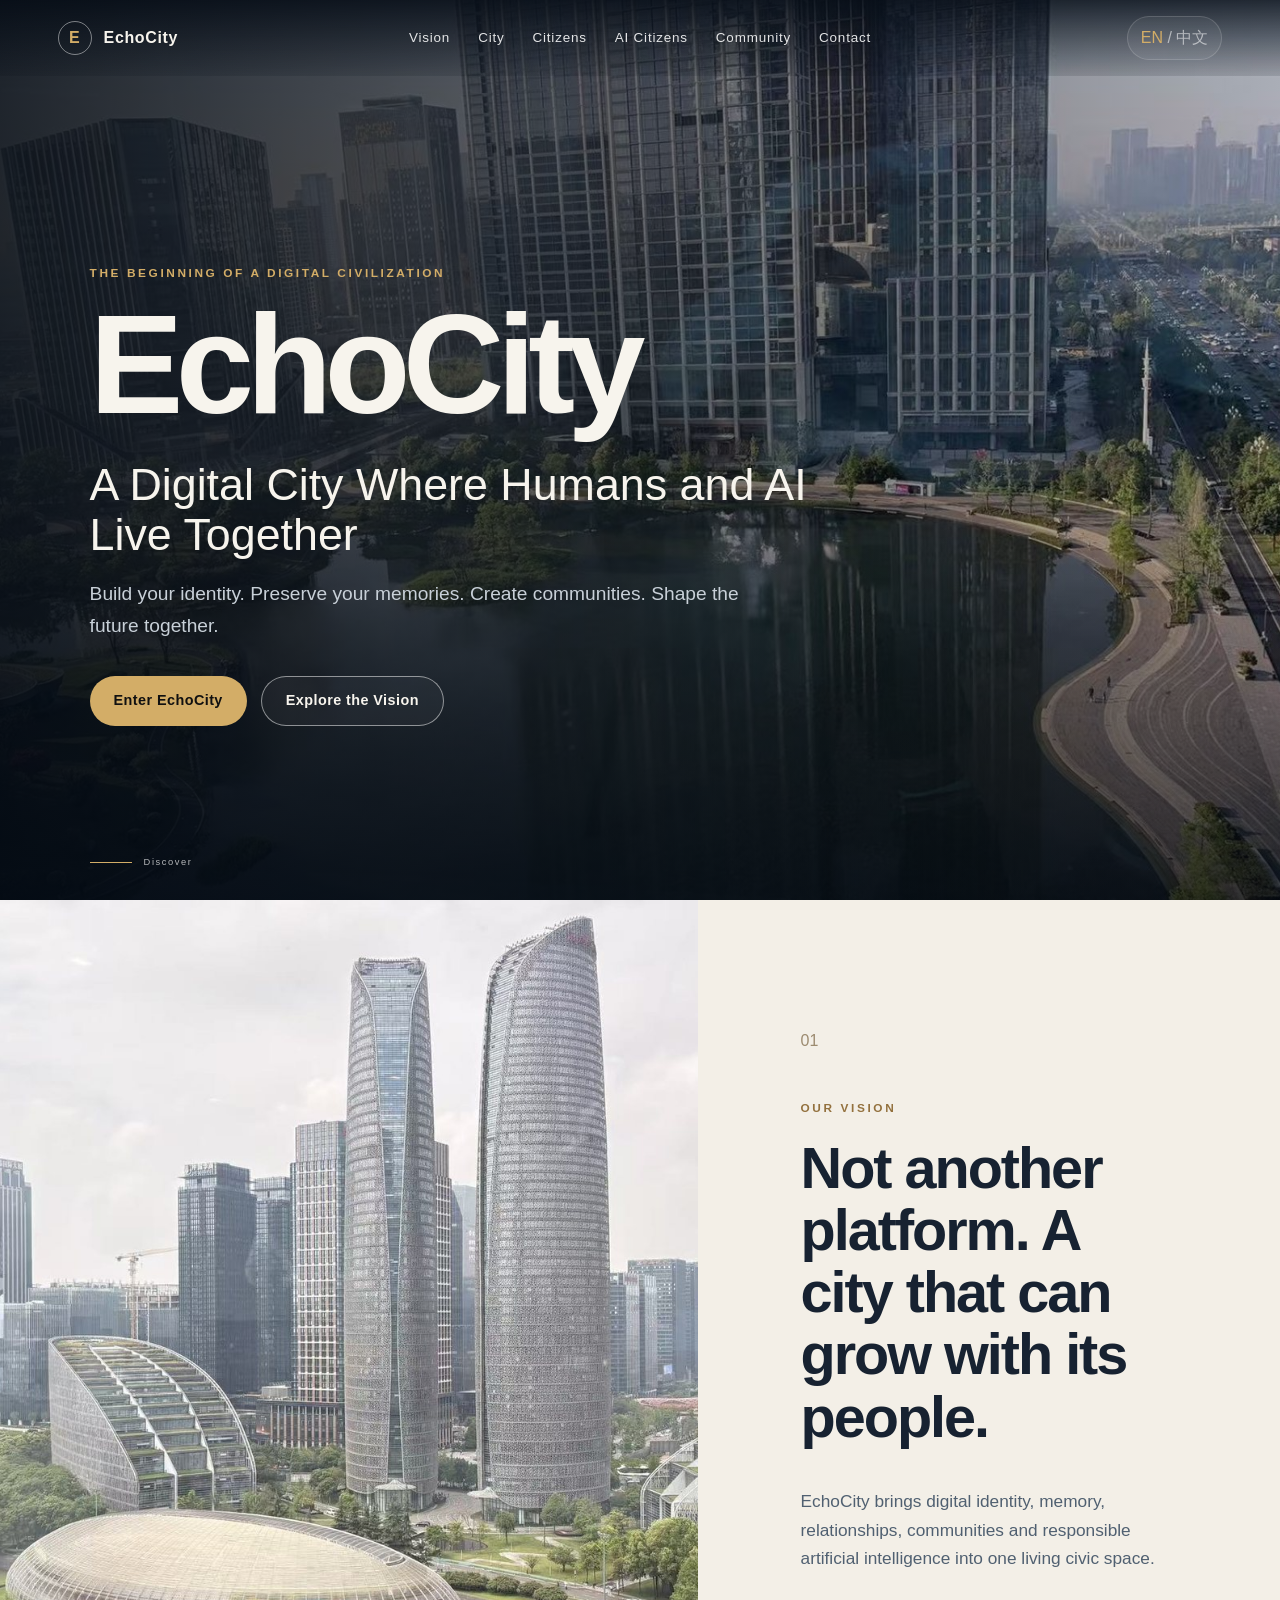
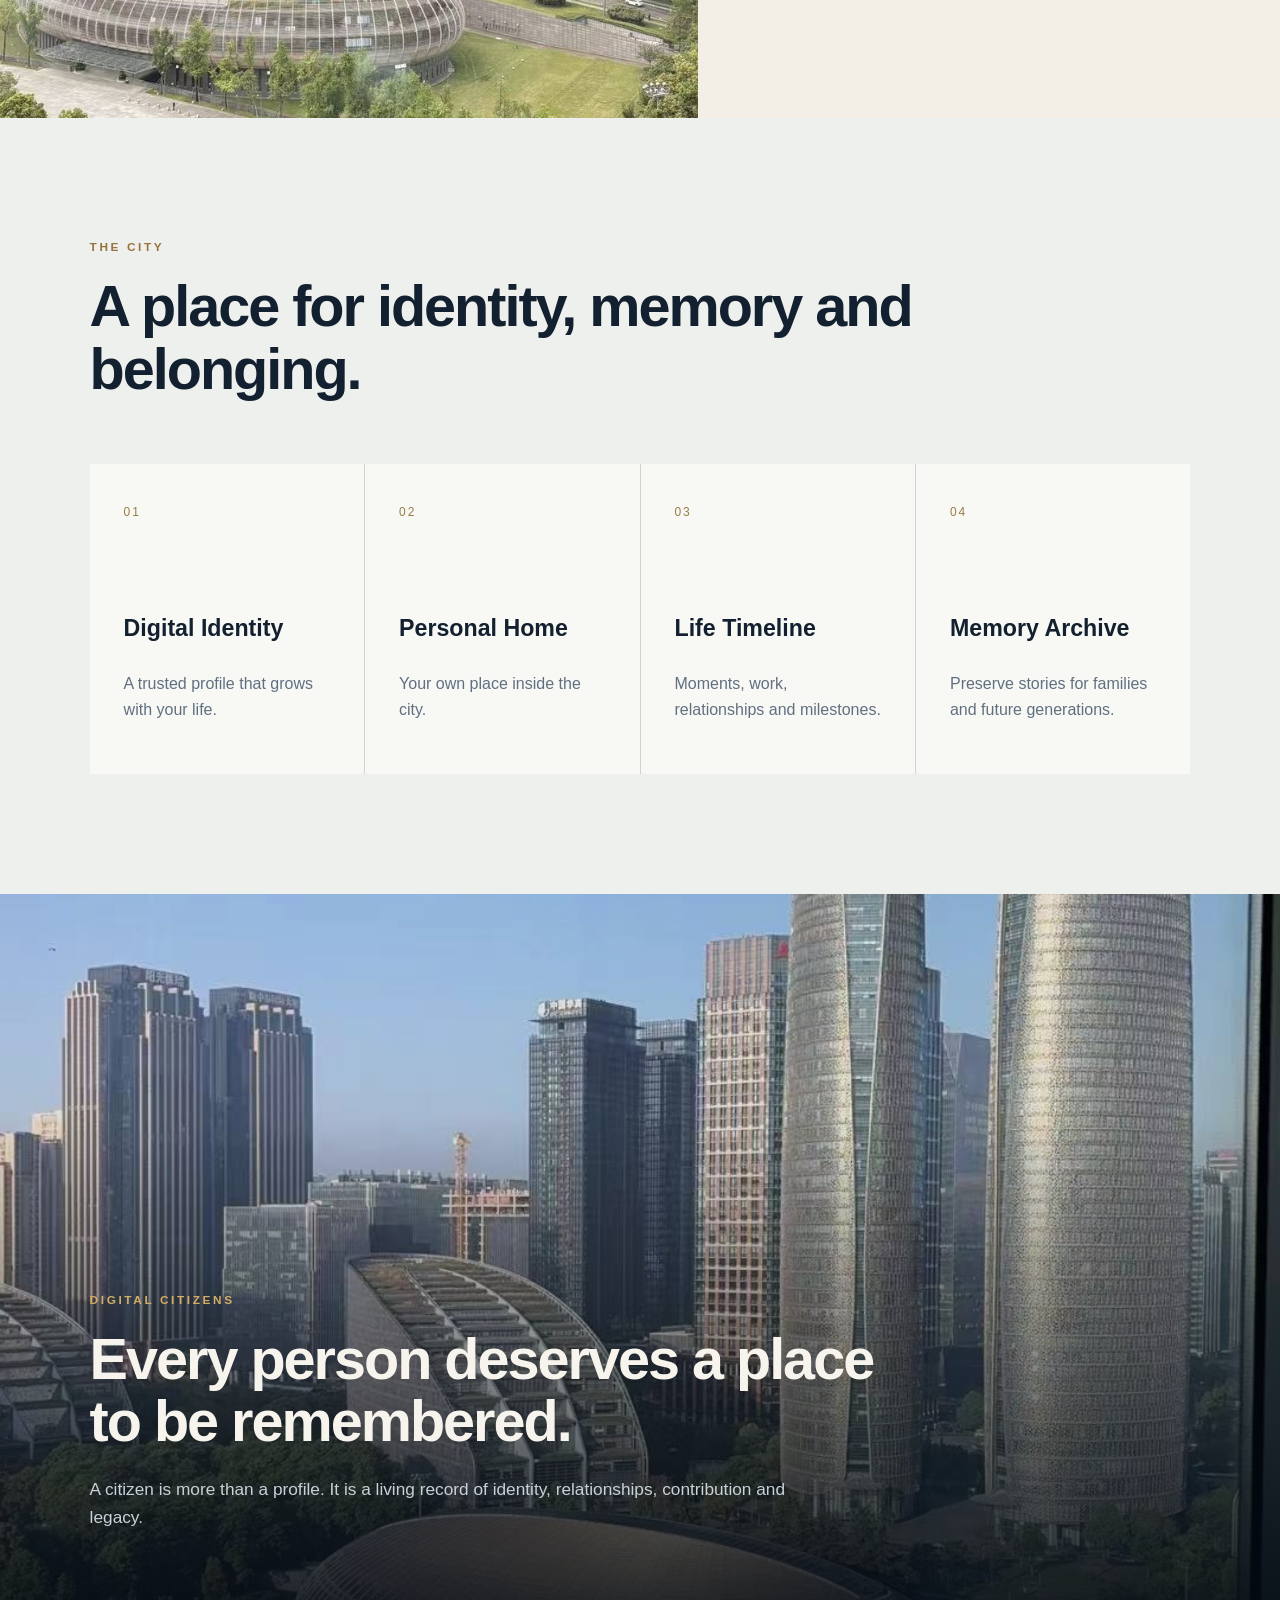
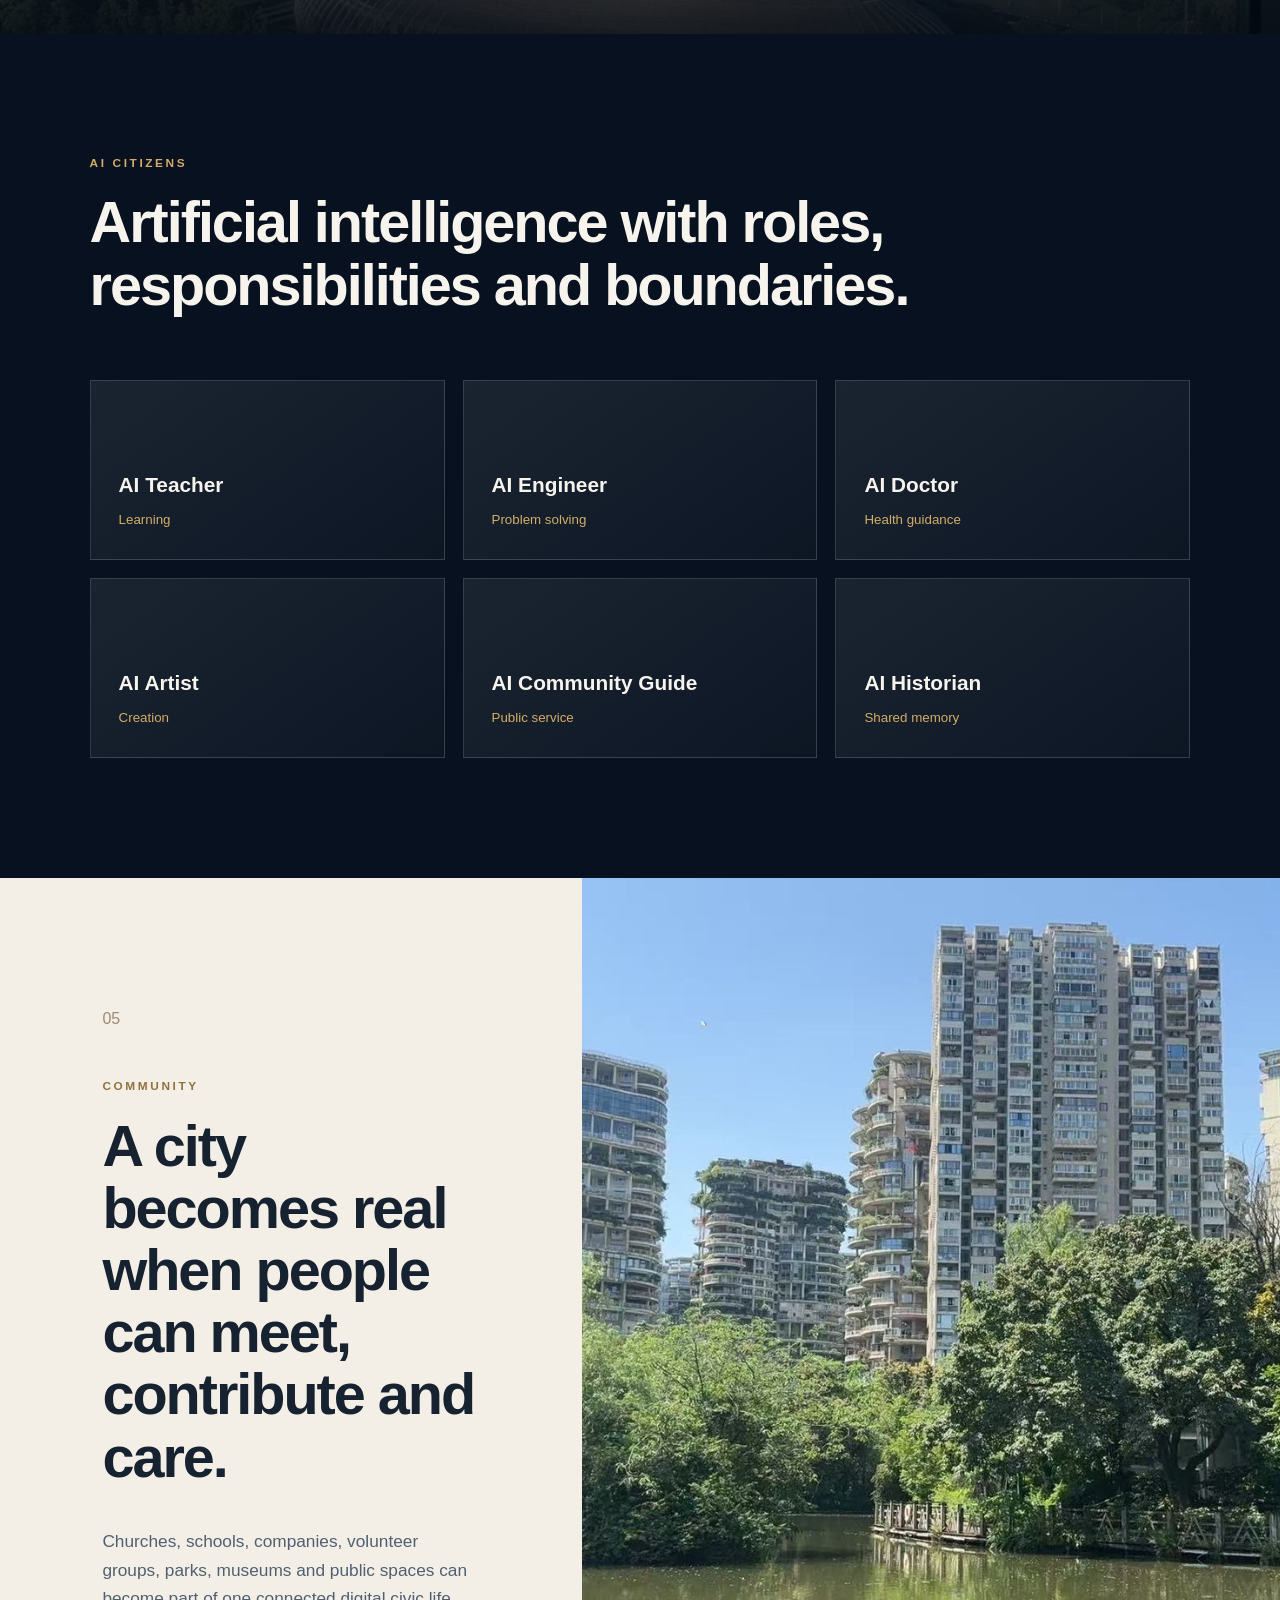
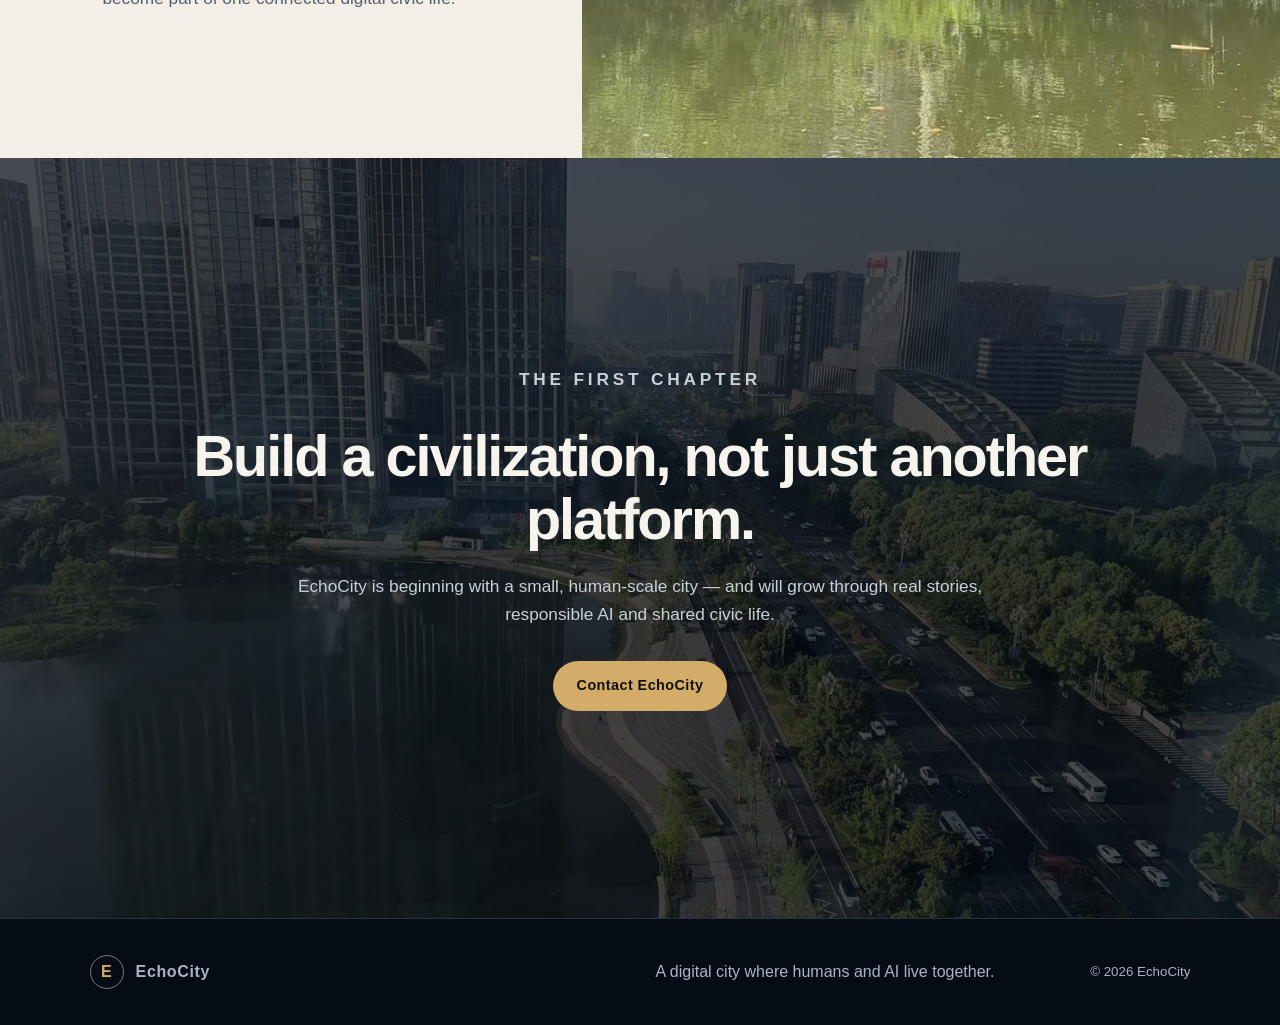
==== index.html @ d3b514dc "Add files via upload" ====
<!DOCTYPE html>
<html lang="en" data-lang="en">
<head>
  <meta charset="UTF-8" />
  <meta name="viewport" content="width=device-width, initial-scale=1.0" />
  <meta name="description" content="EchoCity — a digital city where humans and AI live together." />
  <title>EchoCity | 数字文明</title>
  <link rel="stylesheet" href="style.css" />
</head>
<body>
  <header class="site-header" id="top">
    <a class="brand" href="#top" aria-label="EchoCity home">
      <span class="brand-mark">E</span>
      <span>EchoCity</span>
    </a>

    <button class="menu-toggle" type="button" aria-expanded="false" aria-controls="main-nav">☰</button>

    <nav class="main-nav" id="main-nav">
      <a href="#vision" data-en="Vision" data-zh="愿景">Vision</a>
      <a href="#city" data-en="City" data-zh="城市">City</a>
      <a href="#citizens" data-en="Citizens" data-zh="居民">Citizens</a>
      <a href="#ai" data-en="AI Citizens" data-zh="AI居民">AI Citizens</a>
      <a href="#community" data-en="Community" data-zh="社区">Community</a>
      <a href="#contact" data-en="Contact" data-zh="联系">Contact</a>
    </nav>

    <button class="language-switch" type="button" aria-label="Switch language">
      <span class="lang-en active">EN</span>
      <span>/</span>
      <span class="lang-zh">中文</span>
    </button>
  </header>

  <main>
    <section class="hero">
      <div class="hero-bg hero-bg-1 active"></div>
      <div class="hero-bg hero-bg-2"></div>
      <div class="hero-bg hero-bg-3"></div>
      <div class="hero-overlay"></div>

      <div class="hero-content reveal">
        <p class="eyebrow" data-en="THE BEGINNING OF A DIGITAL CIVILIZATION" data-zh="数字文明的起点">
          THE BEGINNING OF A DIGITAL CIVILIZATION
        </p>
        <h1>EchoCity</h1>
        <h2 data-en="A Digital City Where Humans and AI Live Together" data-zh="一座由真人与 AI 共同生活的数字城市">
          A Digital City Where Humans and AI Live Together
        </h2>
        <p class="hero-copy"
           data-en="Build your identity. Preserve your memories. Create communities. Shape the future together."
           data-zh="建立身份，保存记忆，形成社区，共同塑造未来。">
          Build your identity. Preserve your memories. Create communities. Shape the future together.
        </p>
        <div class="hero-actions">
          <a class="btn btn-primary" href="#city" data-en="Enter EchoCity" data-zh="进入 EchoCity">Enter EchoCity</a>
          <a class="btn btn-secondary" href="#vision" data-en="Explore the Vision" data-zh="了解愿景">Explore the Vision</a>
        </div>
      </div>

      <a class="scroll-cue" href="#vision" aria-label="Scroll down">
        <span></span>
        <small data-en="Discover" data-zh="向下探索">Discover</small>
      </a>
    </section>

    <section class="split-section photo-section" id="vision">
      <div class="section-photo vision-photo"></div>
      <div class="section-panel reveal">
        <p class="section-number">01</p>
        <p class="eyebrow" data-en="OUR VISION" data-zh="我们的愿景">OUR VISION</p>
        <h2 data-en="Not another platform. A city that can grow with its people."
            data-zh="不只是一个平台，而是一座能够与居民共同成长的城市。">
          Not another platform. A city that can grow with its people.
        </h2>
        <p data-en="EchoCity brings digital identity, memory, relationships, communities and responsible artificial intelligence into one living civic space."
           data-zh="EchoCity 把数字身份、人生记忆、关系网络、社区生活与负责任的人工智能，带入同一座持续生长的数字城市。">
          EchoCity brings digital identity, memory, relationships, communities and responsible artificial intelligence into one living civic space.
        </p>
      </div>
    </section>

    <section class="content-section" id="city">
      <div class="section-heading reveal">
        <p class="eyebrow" data-en="THE CITY" data-zh="数字城市">THE CITY</p>
        <h2 data-en="A place for identity, memory and belonging."
            data-zh="承载身份、记忆与归属的地方。">
          A place for identity, memory and belonging.
        </h2>
      </div>
      <div class="feature-grid">
        <article class="feature-card reveal">
          <span>01</span>
          <h3 data-en="Digital Identity" data-zh="数字身份">Digital Identity</h3>
          <p data-en="A trusted profile that grows with your life." data-zh="一个伴随人生不断成长的可信身份。">A trusted profile that grows with your life.</p>
        </article>
        <article class="feature-card reveal">
          <span>02</span>
          <h3 data-en="Personal Home" data-zh="个人家园">Personal Home</h3>
          <p data-en="Your own place inside the city." data-zh="每位居民在城市中的专属空间。">Your own place inside the city.</p>
        </article>
        <article class="feature-card reveal">
          <span>03</span>
          <h3 data-en="Life Timeline" data-zh="人生时间轴">Life Timeline</h3>
          <p data-en="Moments, work, relationships and milestones." data-zh="记录人生片段、工作、关系与重要节点。">Moments, work, relationships and milestones.</p>
        </article>
        <article class="feature-card reveal">
          <span>04</span>
          <h3 data-en="Memory Archive" data-zh="记忆档案">Memory Archive</h3>
          <p data-en="Preserve stories for families and future generations." data-zh="为家庭与未来世代保存人生故事。">Preserve stories for families and future generations.</p>
        </article>
      </div>
    </section>

    <section class="image-banner citizens-banner" id="citizens">
      <div class="banner-overlay"></div>
      <div class="banner-content reveal">
        <p class="eyebrow" data-en="DIGITAL CITIZENS" data-zh="数字居民">DIGITAL CITIZENS</p>
        <h2 data-en="Every person deserves a place to be remembered."
            data-zh="每个人都值得拥有一个被记住的地方。">
          Every person deserves a place to be remembered.
        </h2>
        <p data-en="A citizen is more than a profile. It is a living record of identity, relationships, contribution and legacy."
           data-zh="居民不只是一个账号，而是一份关于身份、关系、贡献与生命传承的持续记录。">
          A citizen is more than a profile. It is a living record of identity, relationships, contribution and legacy.
        </p>
      </div>
    </section>

    <section class="content-section dark-section" id="ai">
      <div class="section-heading reveal">
        <p class="eyebrow" data-en="AI CITIZENS" data-zh="AI 居民">AI CITIZENS</p>
        <h2 data-en="Artificial intelligence with roles, responsibilities and boundaries."
            data-zh="让人工智能拥有清晰的角色、责任与边界。">
          Artificial intelligence with roles, responsibilities and boundaries.
        </h2>
      </div>
      <div class="role-grid">
        <div class="role-card reveal"><strong data-en="AI Teacher" data-zh="AI 教师">AI Teacher</strong><small data-en="Learning" data-zh="学习支持">Learning</small></div>
        <div class="role-card reveal"><strong data-en="AI Engineer" data-zh="AI 工程师">AI Engineer</strong><small data-en="Problem solving" data-zh="解决问题">Problem solving</small></div>
        <div class="role-card reveal"><strong data-en="AI Doctor" data-zh="AI 医疗助手">AI Doctor</strong><small data-en="Health guidance" data-zh="健康指引">Health guidance</small></div>
        <div class="role-card reveal"><strong data-en="AI Artist" data-zh="AI 艺术家">AI Artist</strong><small data-en="Creation" data-zh="共同创作">Creation</small></div>
        <div class="role-card reveal"><strong data-en="AI Community Guide" data-zh="AI 社区向导">AI Community Guide</strong><small data-en="Public service" data-zh="公共服务">Public service</small></div>
        <div class="role-card reveal"><strong data-en="AI Historian" data-zh="AI 城市史官">AI Historian</strong><small data-en="Shared memory" data-zh="共同记忆">Shared memory</small></div>
      </div>
    </section>

    <section class="split-section reverse photo-section" id="community">
      <div class="section-photo community-photo"></div>
      <div class="section-panel reveal">
        <p class="section-number">05</p>
        <p class="eyebrow" data-en="COMMUNITY" data-zh="城市社区">COMMUNITY</p>
        <h2 data-en="A city becomes real when people can meet, contribute and care."
            data-zh="当人们能够相遇、贡献与彼此关怀，一座城市才真正成立。">
          A city becomes real when people can meet, contribute and care.
        </h2>
        <p data-en="Churches, schools, companies, volunteer groups, parks, museums and public spaces can become part of one connected digital civic life."
           data-zh="教会、学校、企业、志愿组织、公园、博物馆与公共空间，都可以成为相互连接的数字城市生活。">
          Churches, schools, companies, volunteer groups, parks, museums and public spaces can become part of one connected digital civic life.
        </p>
      </div>
    </section>

    <section class="final-cta" id="contact">
      <div class="final-overlay"></div>
      <div class="final-content reveal">
        <p class="eyebrow" data-en="THE FIRST CHAPTER" data-zh="第一章">THE FIRST CHAPTER</p>
        <h2 data-en="Build a civilization, not just another platform."
            data-zh="建设一个文明，而不只是另一个平台。">
          Build a civilization, not just another platform.
        </h2>
        <p data-en="EchoCity is beginning with a small, human-scale city — and will grow through real stories, responsible AI and shared civic life."
           data-zh="EchoCity 将从一座小而真实的数字城市开始，通过真实人生、负责任的 AI 与共同的城市生活逐步成长。">
          EchoCity is beginning with a small, human-scale city — and will grow through real stories, responsible AI and shared civic life.
        </p>
        <a class="btn btn-primary" href="mailto:contact@echocities.com" data-en="Contact EchoCity" data-zh="联系 EchoCity">Contact EchoCity</a>
      </div>
    </section>
  </main>

  <footer>
    <div class="brand footer-brand"><span class="brand-mark">E</span><span>EchoCity</span></div>
    <p data-en="A digital city where humans and AI live together."
       data-zh="一座由真人与 AI 共同生活的数字城市。">
      A digital city where humans and AI live together.
    </p>
    <small>© 2026 EchoCity</small>
  </footer>

  <script src="script.js"></script>
</body>
</html>
---- style.css ----
:root {
  --bg: #07111f;
  --bg-soft: #0d1b2c;
  --text: #f7f4ed;
  --muted: #c8d0d8;
  --gold: #d3ad67;
  --line: rgba(255,255,255,.15);
  --glass: rgba(8,18,32,.66);
}
* { box-sizing: border-box; }
html { scroll-behavior: smooth; }
body {
  margin: 0;
  background: var(--bg);
  color: var(--text);
  font-family: Inter, "Helvetica Neue", Arial, "PingFang SC", "Microsoft YaHei", sans-serif;
  line-height: 1.65;
}
a { color: inherit; text-decoration: none; }
button { font: inherit; }
.site-header {
  position: fixed;
  z-index: 1000;
  top: 0; left: 0; right: 0;
  display: grid;
  grid-template-columns: 1fr auto 1fr;
  align-items: center;
  gap: 24px;
  min-height: 76px;
  padding: 0 4.5vw;
  background: linear-gradient(to bottom, rgba(4,11,20,.82), rgba(4,11,20,.12));
  transition: .3s ease;
}
.site-header.scrolled {
  min-height: 66px;
  background: rgba(4,11,20,.92);
  backdrop-filter: blur(18px);
  border-bottom: 1px solid var(--line);
}
.brand { display: inline-flex; align-items: center; gap: 12px; font-weight: 700; letter-spacing: .04em; }
.brand-mark {
  display: grid; place-items: center;
  width: 34px; height: 34px;
  border: 1px solid rgba(255,255,255,.45);
  border-radius: 50%;
  color: var(--gold);
}
.main-nav { display: flex; align-items: center; gap: 28px; }
.main-nav a {
  position: relative;
  font-size: .84rem;
  letter-spacing: .06em;
  color: rgba(255,255,255,.88);
}
.main-nav a::after {
  content: "";
  position: absolute;
  left: 0; right: 100%; bottom: -7px;
  height: 1px; background: var(--gold);
  transition: right .25s ease;
}
.main-nav a:hover::after { right: 0; }
.language-switch {
  justify-self: end;
  border: 1px solid var(--line);
  color: white;
  background: rgba(255,255,255,.06);
  border-radius: 999px;
  padding: 8px 13px;
  cursor: pointer;
}
.language-switch span { opacity: .55; }
.language-switch .active { opacity: 1; color: var(--gold); }
.menu-toggle { display: none; }
.hero {
  position: relative;
  min-height: 100vh;
  display: grid;
  align-items: center;
  overflow: hidden;
}
.hero-bg {
  position: absolute; inset: 0;
  opacity: 0;
  background-position: center;
  background-size: cover;
  transform: scale(1.04);
  transition: opacity 1.5s ease;
  animation: slowZoom 15s ease-in-out infinite alternate;
}
.hero-bg.active { opacity: 1; }
.hero-bg-1 { background-image: url("hero-city.jpg"); }
.hero-bg-2 { background-image: url("city-vision.jpg"); }
.hero-bg-3 { background-image: url("lake-city.jpg"); }
@keyframes slowZoom { from { transform: scale(1.02); } to { transform: scale(1.10); } }
.hero-overlay {
  position: absolute; inset: 0;
  background:
    linear-gradient(90deg, rgba(3,10,19,.88) 0%, rgba(3,10,19,.58) 48%, rgba(3,10,19,.22) 100%),
    linear-gradient(0deg, rgba(3,10,19,.7), transparent 42%);
}
.hero-content {
  position: relative;
  z-index: 2;
  width: min(850px, 88vw);
  margin-left: 7vw;
  padding-top: 90px;
}
.eyebrow {
  margin: 0 0 18px;
  color: var(--gold);
  font-size: .74rem;
  letter-spacing: .22em;
  font-weight: 700;
}
.hero h1 { margin: 0; font-size: clamp(4.3rem, 11vw, 9.4rem); line-height: .9; letter-spacing: -.055em; }
.hero h2 { margin: 30px 0 18px; max-width: 720px; font-size: clamp(1.7rem, 3.5vw, 3.3rem); line-height: 1.12; font-weight: 520; }
.hero-copy { max-width: 650px; color: var(--muted); font-size: clamp(1rem, 1.5vw, 1.2rem); }
.hero-actions { display: flex; flex-wrap: wrap; gap: 14px; margin-top: 34px; }
.btn {
  display: inline-flex; align-items: center; justify-content: center;
  min-height: 50px; padding: 0 24px;
  border-radius: 999px;
  font-size: .9rem; font-weight: 700;
  letter-spacing: .03em;
  transition: transform .25s ease, background .25s ease, border-color .25s ease;
}
.btn:hover { transform: translateY(-2px); }
.btn-primary { background: var(--gold); color: #101010; }
.btn-secondary { border: 1px solid rgba(255,255,255,.5); background: rgba(255,255,255,.04); }
.scroll-cue {
  position: absolute;
  z-index: 2;
  left: 7vw; bottom: 30px;
  display: flex; align-items: center; gap: 12px;
  color: rgba(255,255,255,.7);
  font-size: .7rem; letter-spacing: .14em;
}
.scroll-cue span { display: block; width: 42px; height: 1px; background: var(--gold); }
.split-section { display: grid; grid-template-columns: 1.2fr 1fr; min-height: 760px; }
.split-section.reverse { grid-template-columns: 1fr 1.2fr; }
.split-section.reverse .section-photo { order: 2; }
.section-photo { min-height: 620px; background-size: cover; background-position: center; }
.vision-photo { background-image: url("city-vision.jpg"); }
.community-photo { background-image: url("community.jpg"); }
.section-panel {
  display: flex; flex-direction: column; justify-content: center;
  padding: 10vw 8vw;
  background: #f3efe7;
  color: #172231;
}
.section-panel .eyebrow { color: #93713e; }
.section-panel h2, .section-heading h2, .banner-content h2, .final-content h2 {
  margin: 0 0 22px;
  font-size: clamp(2.1rem, 4.5vw, 4.7rem);
  line-height: 1.08;
  letter-spacing: -.035em;
}
.section-panel p:last-child { color: #506071; font-size: 1.08rem; }
.section-number { margin: 0 0 45px; color: #9c8b70; }
.content-section { padding: 120px 7vw; background: #eef0ed; color: #12202f; }
.dark-section { background: #07111f; color: var(--text); }
.section-heading { max-width: 980px; margin-bottom: 64px; }
.section-heading .eyebrow { color: #98733e; }
.dark-section .section-heading .eyebrow { color: var(--gold); }
.feature-grid { display: grid; grid-template-columns: repeat(4, 1fr); gap: 1px; background: rgba(20,35,50,.14); }
.feature-card {
  min-height: 310px;
  padding: 34px;
  background: #f8f8f5;
  transition: transform .25s ease, box-shadow .25s ease;
}
.feature-card:hover { transform: translateY(-7px); box-shadow: 0 18px 45px rgba(14,25,37,.16); z-index: 2; }
.feature-card > span { color: #9a7b48; font-size: .75rem; letter-spacing: .16em; }
.feature-card h3 { margin-top: 85px; font-size: 1.45rem; }
.feature-card p { color: #617080; }
.image-banner {
  position: relative;
  min-height: 740px;
  display: grid;
  align-items: end;
  background: url("future-city.jpg") center/cover no-repeat;
}
.banner-overlay { position: absolute; inset: 0; background: linear-gradient(0deg, rgba(3,10,19,.9), rgba(3,10,19,.08) 70%); }
.banner-content {
  position: relative; z-index: 2;
  width: min(900px, 86vw);
  padding: 0 0 85px 7vw;
}
.banner-content p:last-child, .final-content p { max-width: 720px; color: var(--muted); font-size: 1.08rem; }
.role-grid { display: grid; grid-template-columns: repeat(3, 1fr); gap: 18px; }
.role-card {
  min-height: 180px;
  display: flex; flex-direction: column; justify-content: flex-end;
  padding: 28px;
  border: 1px solid var(--line);
  background: linear-gradient(145deg, rgba(255,255,255,.08), rgba(255,255,255,.025));
  transition: .25s ease;
}
.role-card:hover { transform: translateY(-5px); border-color: rgba(211,173,103,.7); }
.role-card strong { font-size: 1.3rem; }
.role-card small { margin-top: 6px; color: var(--gold); }
.final-cta {
  position: relative;
  min-height: 760px;
  display: grid;
  place-items: center;
  text-align: center;
  background: url("city-road.jpg") center/cover no-repeat;
}
.final-overlay { position: absolute; inset: 0; background: rgba(3,10,19,.72); }
.final-content { position: relative; z-index: 2; width: min(960px, 88vw); }
.final-content p { margin: 0 auto 32px; }
footer {
  display: grid; grid-template-columns: 1fr 1fr auto;
  align-items: center; gap: 30px;
  padding: 36px 7vw;
  border-top: 1px solid var(--line);
  color: #aab5c0;
  background: #050c15;
}
footer p { margin: 0; text-align: center; }
.reveal { opacity: 0; transform: translateY(28px); transition: opacity .8s ease, transform .8s ease; }
.reveal.visible { opacity: 1; transform: translateY(0); }

@media (max-width: 980px) {
  .site-header { grid-template-columns: 1fr auto auto; }
  .menu-toggle {
    display: block; order: 2;
    border: 0; background: transparent; color: white;
    font-size: 1.45rem;
  }
  .language-switch { order: 3; }
  .main-nav {
    position: fixed; top: 66px; left: 0; right: 0;
    display: none; flex-direction: column; align-items: flex-start;
    padding: 28px 7vw;
    background: rgba(4,11,20,.97);
    border-top: 1px solid var(--line);
  }
  .main-nav.open { display: flex; }
  .split-section, .split-section.reverse { grid-template-columns: 1fr; }
  .split-section.reverse .section-photo { order: 0; }
  .section-photo { min-height: 54vw; }
  .feature-grid { grid-template-columns: repeat(2, 1fr); }
  .role-grid { grid-template-columns: repeat(2, 1fr); }
  footer { grid-template-columns: 1fr; text-align: center; }
  footer .brand { justify-content: center; }
}
@media (max-width: 620px) {
  .site-header { padding: 0 18px; }
  .brand > span:last-child { display: none; }
  .hero-content { margin-left: 22px; width: calc(100vw - 44px); }
  .hero h1 { font-size: 4.4rem; }
  .scroll-cue { left: 22px; }
  .content-section { padding: 90px 22px; }
  .feature-grid, .role-grid { grid-template-columns: 1fr; }
  .feature-card { min-height: 230px; }
  .feature-card h3 { margin-top: 55px; }
  .section-panel { padding: 90px 24px; }
  .banner-content { padding: 0 22px 60px; }
}
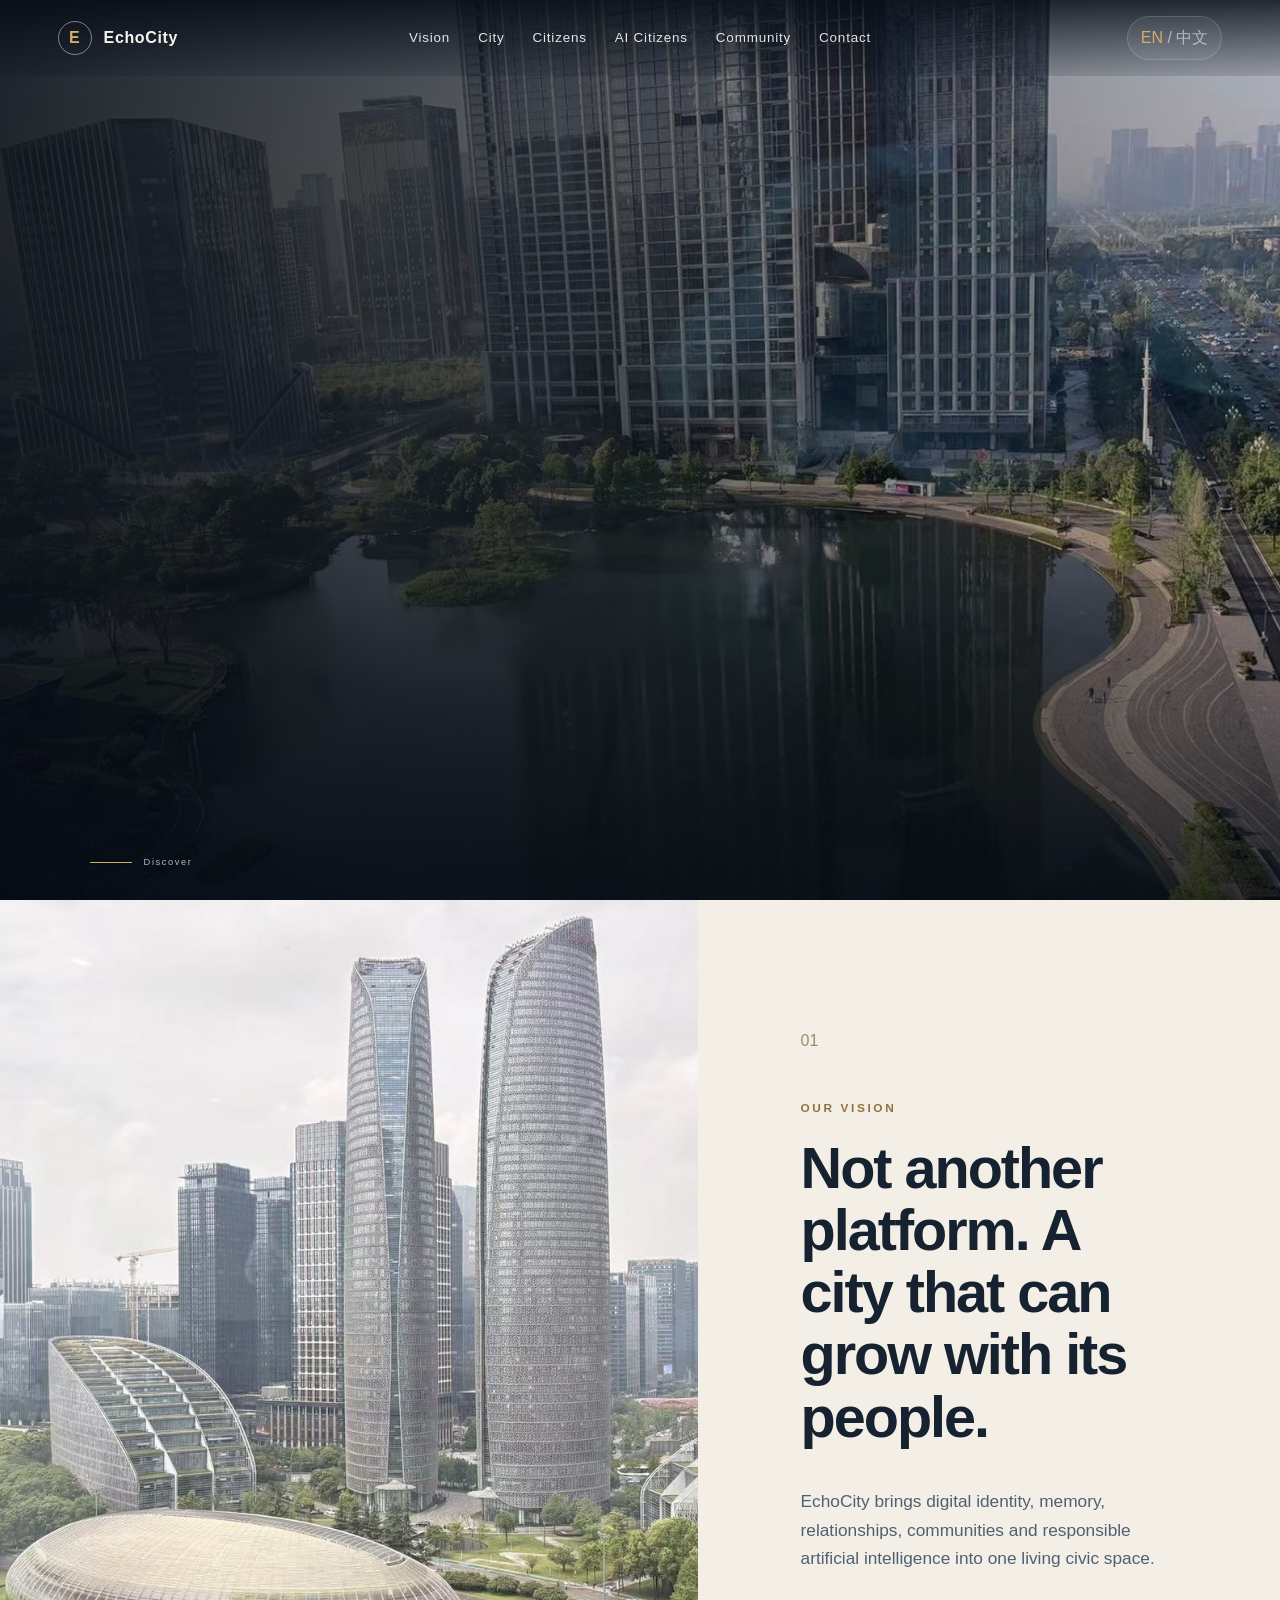
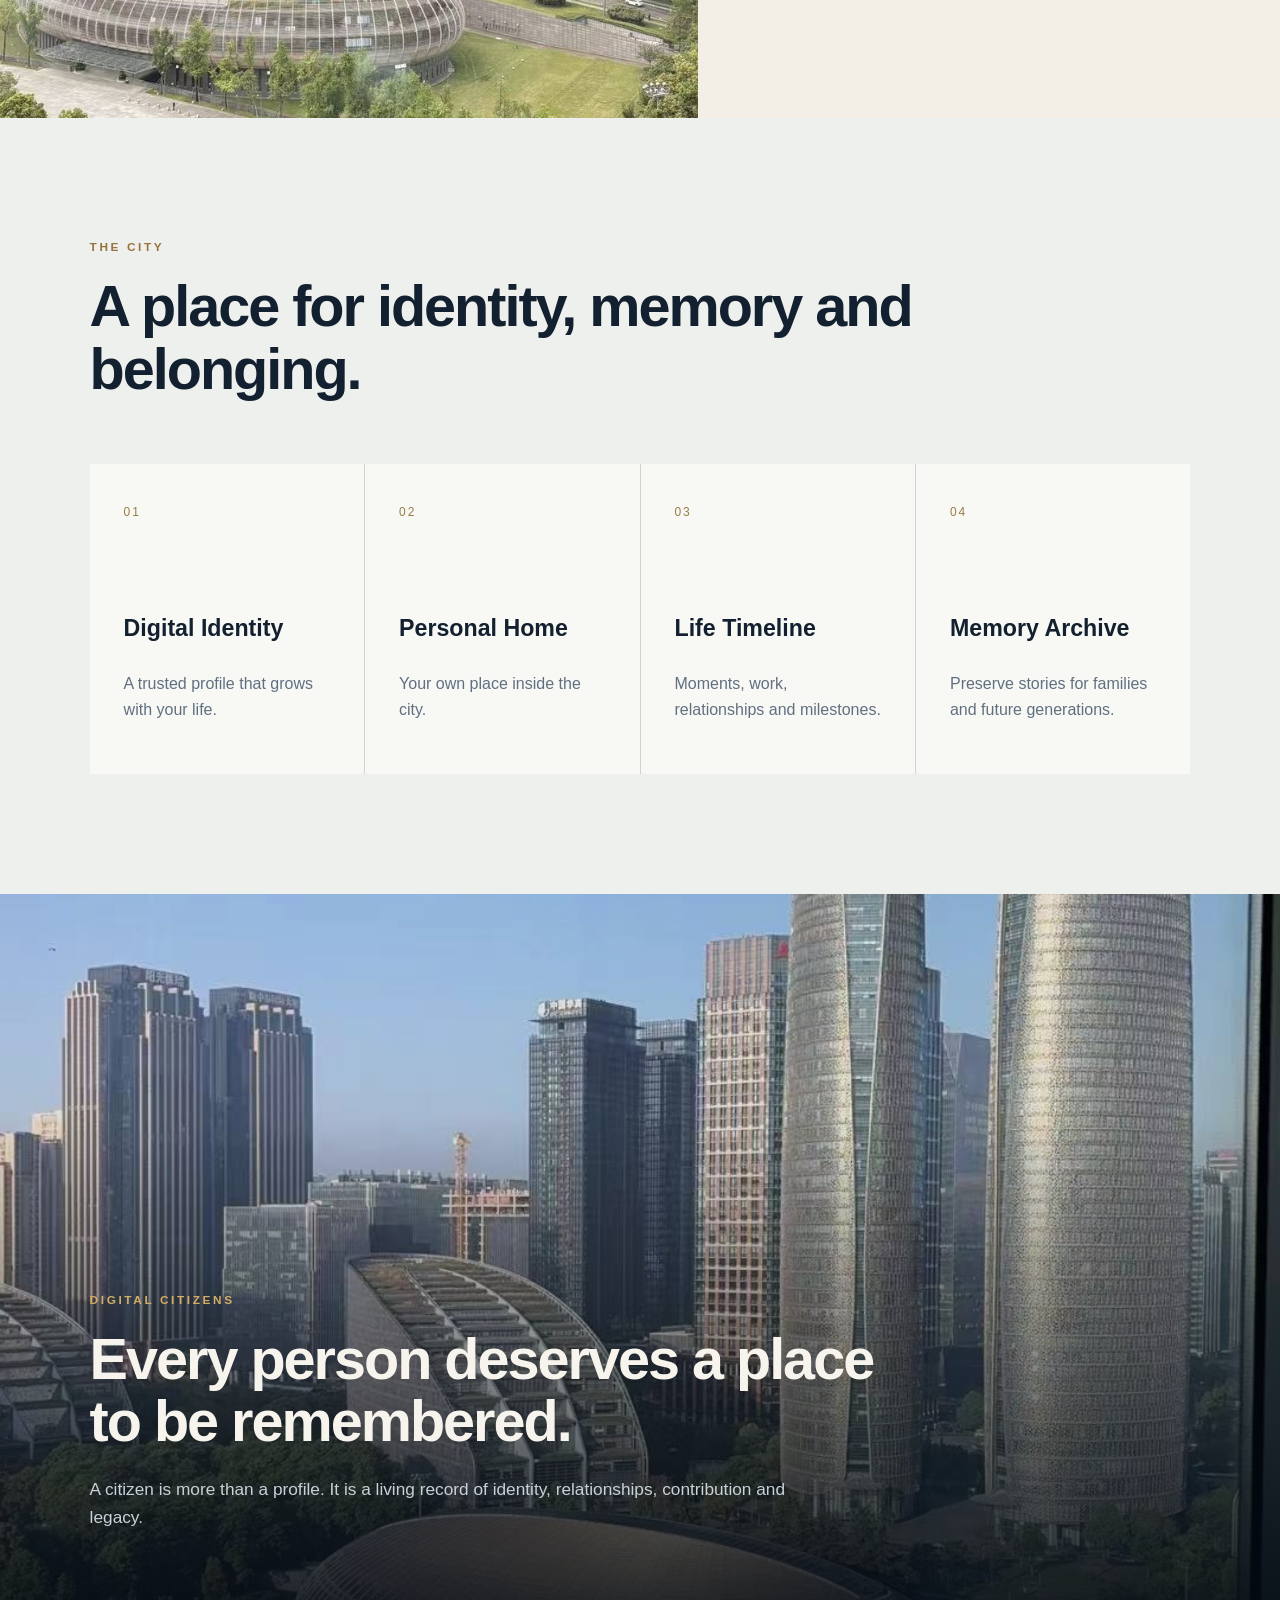
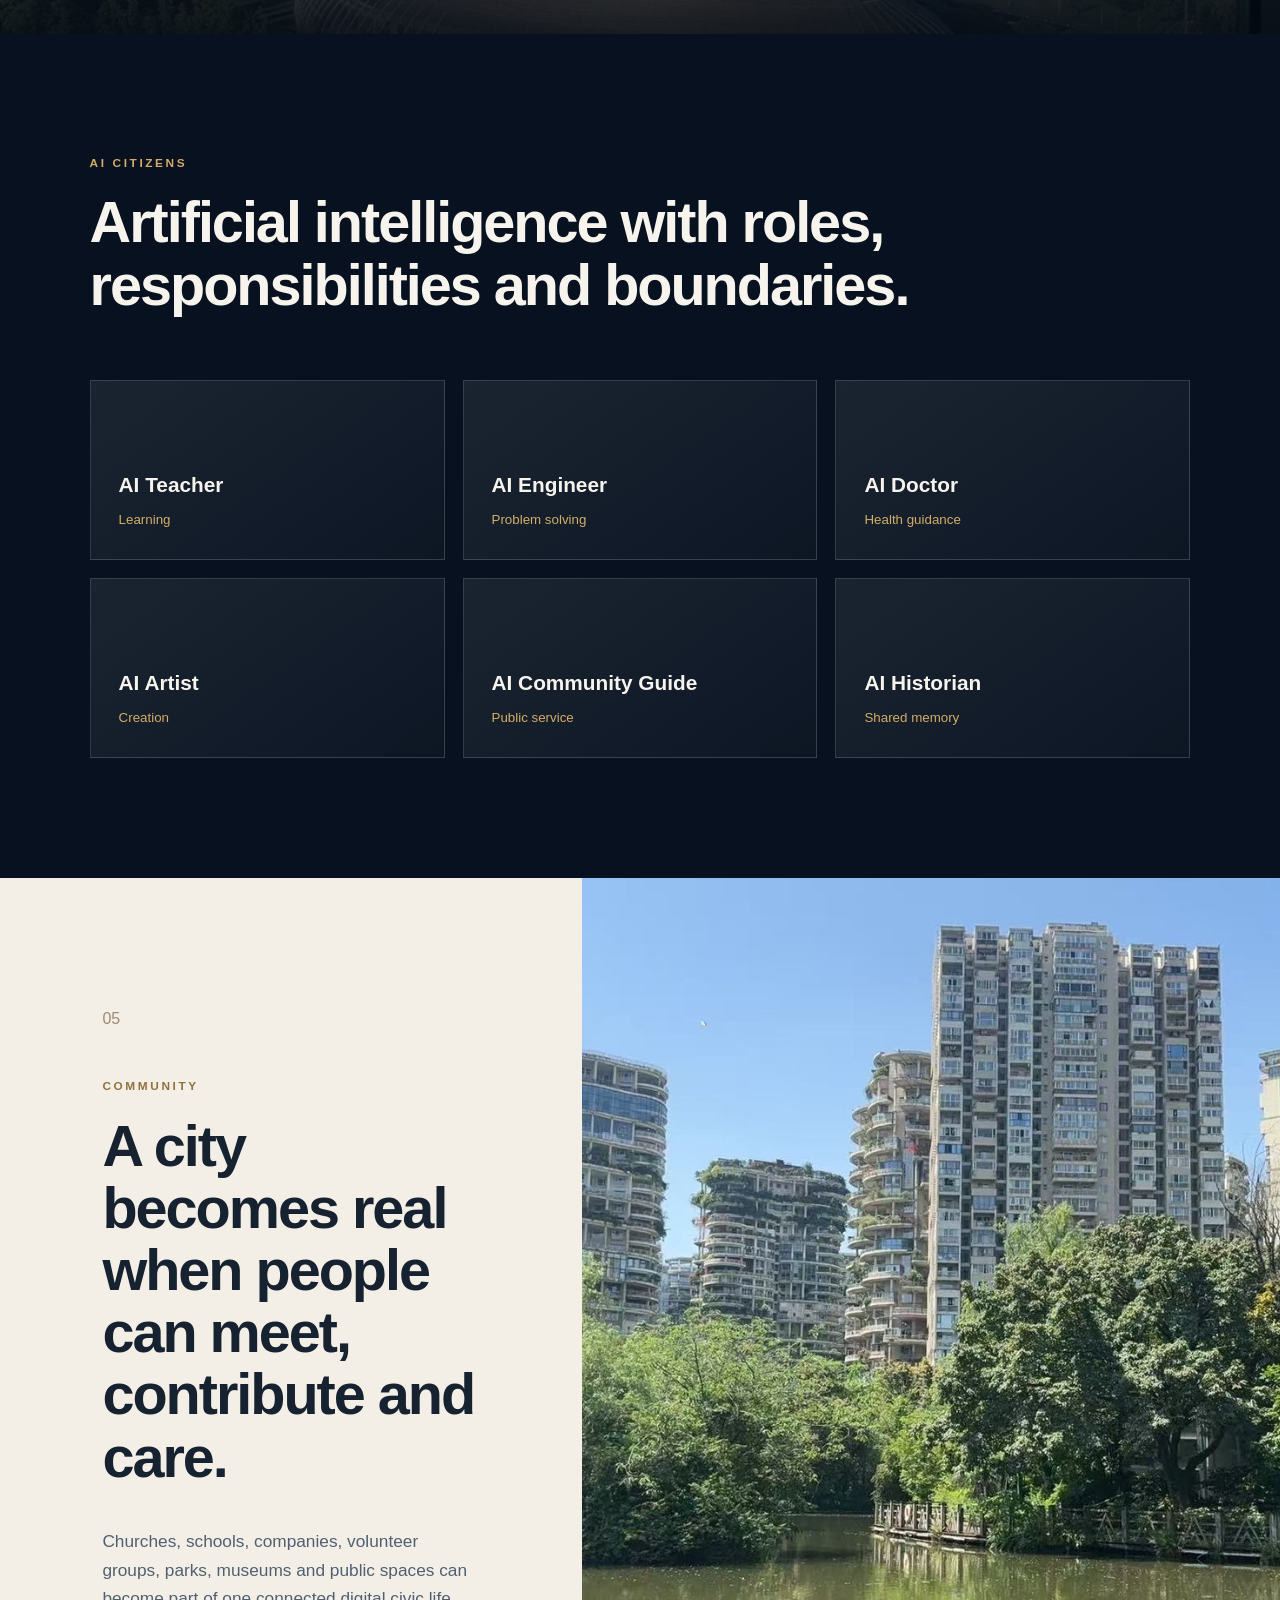
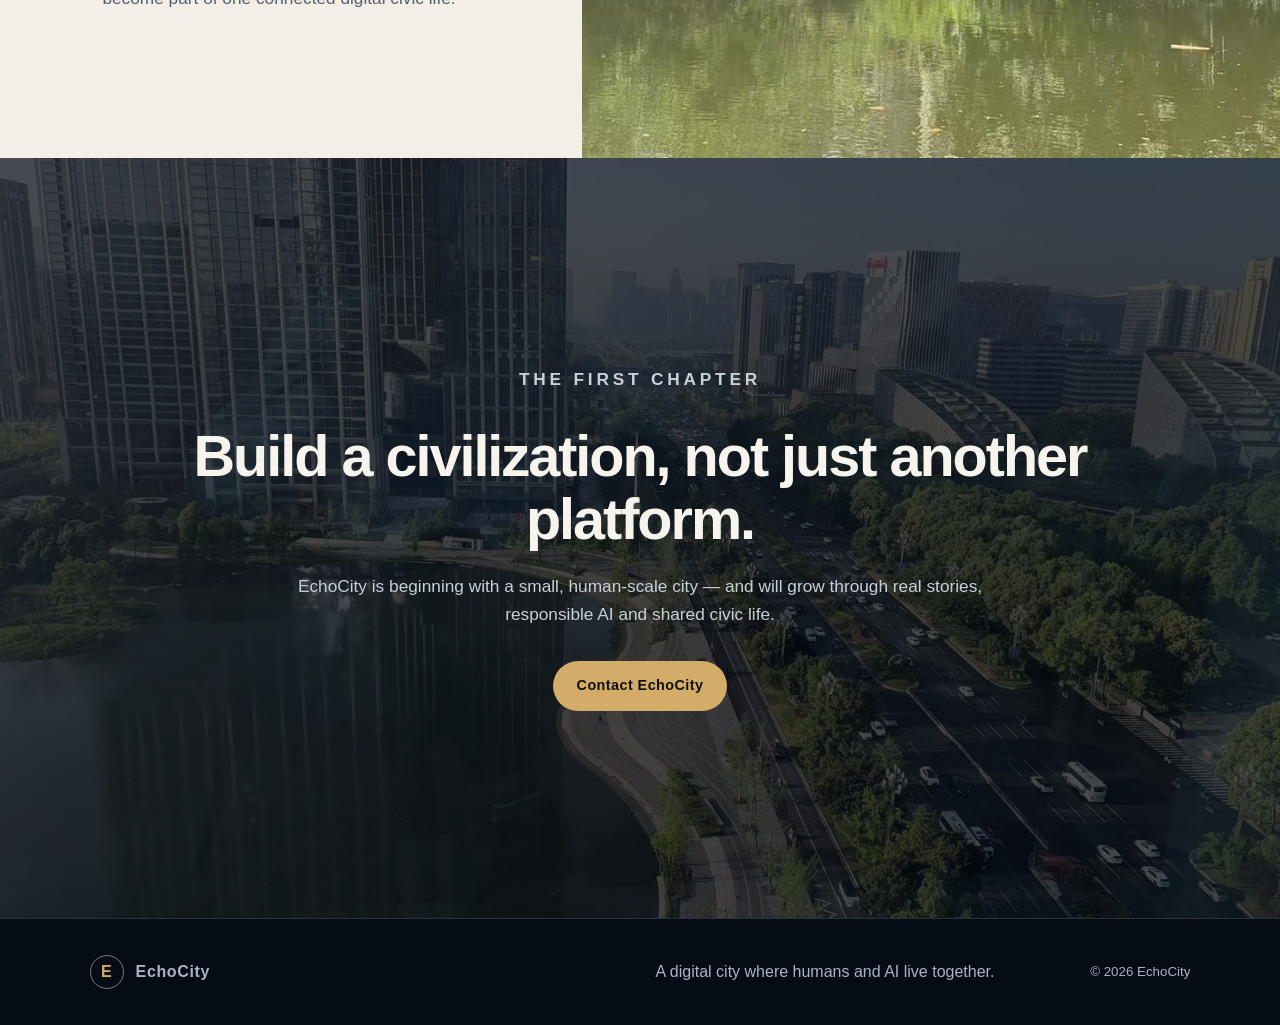
==== commit 7e72b5b3: "Update index.html" ====
--- a/index.html
+++ b/index.html
@@ -4,7 +4,7 @@
   <meta charset="UTF-8" />
   <meta name="viewport" content="width=device-width, initial-scale=1.0" />
   <meta name="description" content="EchoCity — a digital city where humans and AI live together." />
-  <title>EchoCity | 数字文明</title>
+  <title>EchoCity | Digital Civilization</title>
   <link rel="stylesheet" href="style.css" />
 </head>
 <body>
@@ -39,13 +39,14 @@
       <div class="hero-bg hero-bg-3"></div>
       <div class="hero-overlay"></div>
 
-      <div class="hero-content reveal">
+      
         <p class="eyebrow" data-en="THE BEGINNING OF A DIGITAL CIVILIZATION" data-zh="数字文明的起点">
           THE BEGINNING OF A DIGITAL CIVILIZATION
         </p>
         <h1>EchoCity</h1>
-        <h2 data-en="A Digital City Where Humans and AI Live Together" data-zh="一座由真人与 AI 共同生活的数字城市">
-          A Digital City Where Humans and AI Live Together
+        <h2 data-en="A Place for Identity, Memory and Belonging"
+    data-zh="承载身份、记忆与归属的地方">
+          A Place for Identity, Memory and Belonging
         </h2>
         <p class="hero-copy"
            data-en="Build your identity. Preserve your memories. Create communities. Shape the future together."
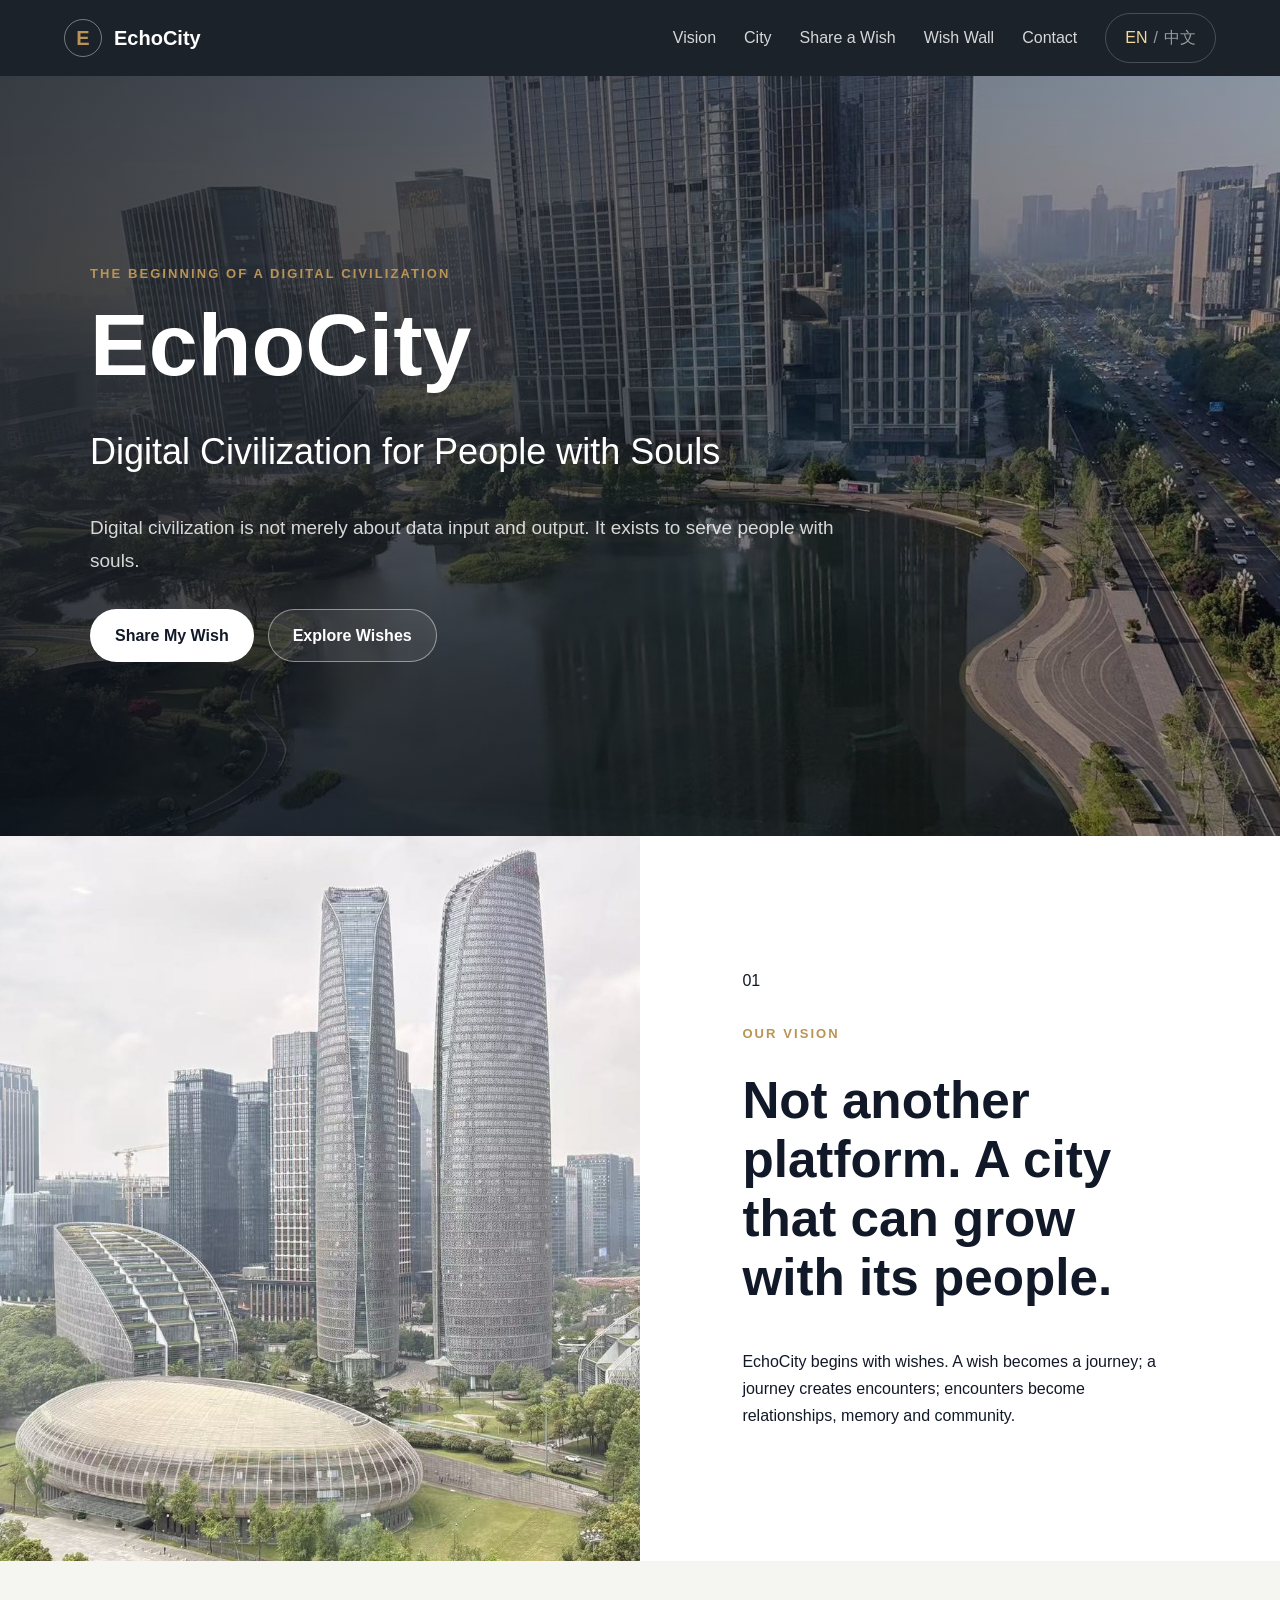
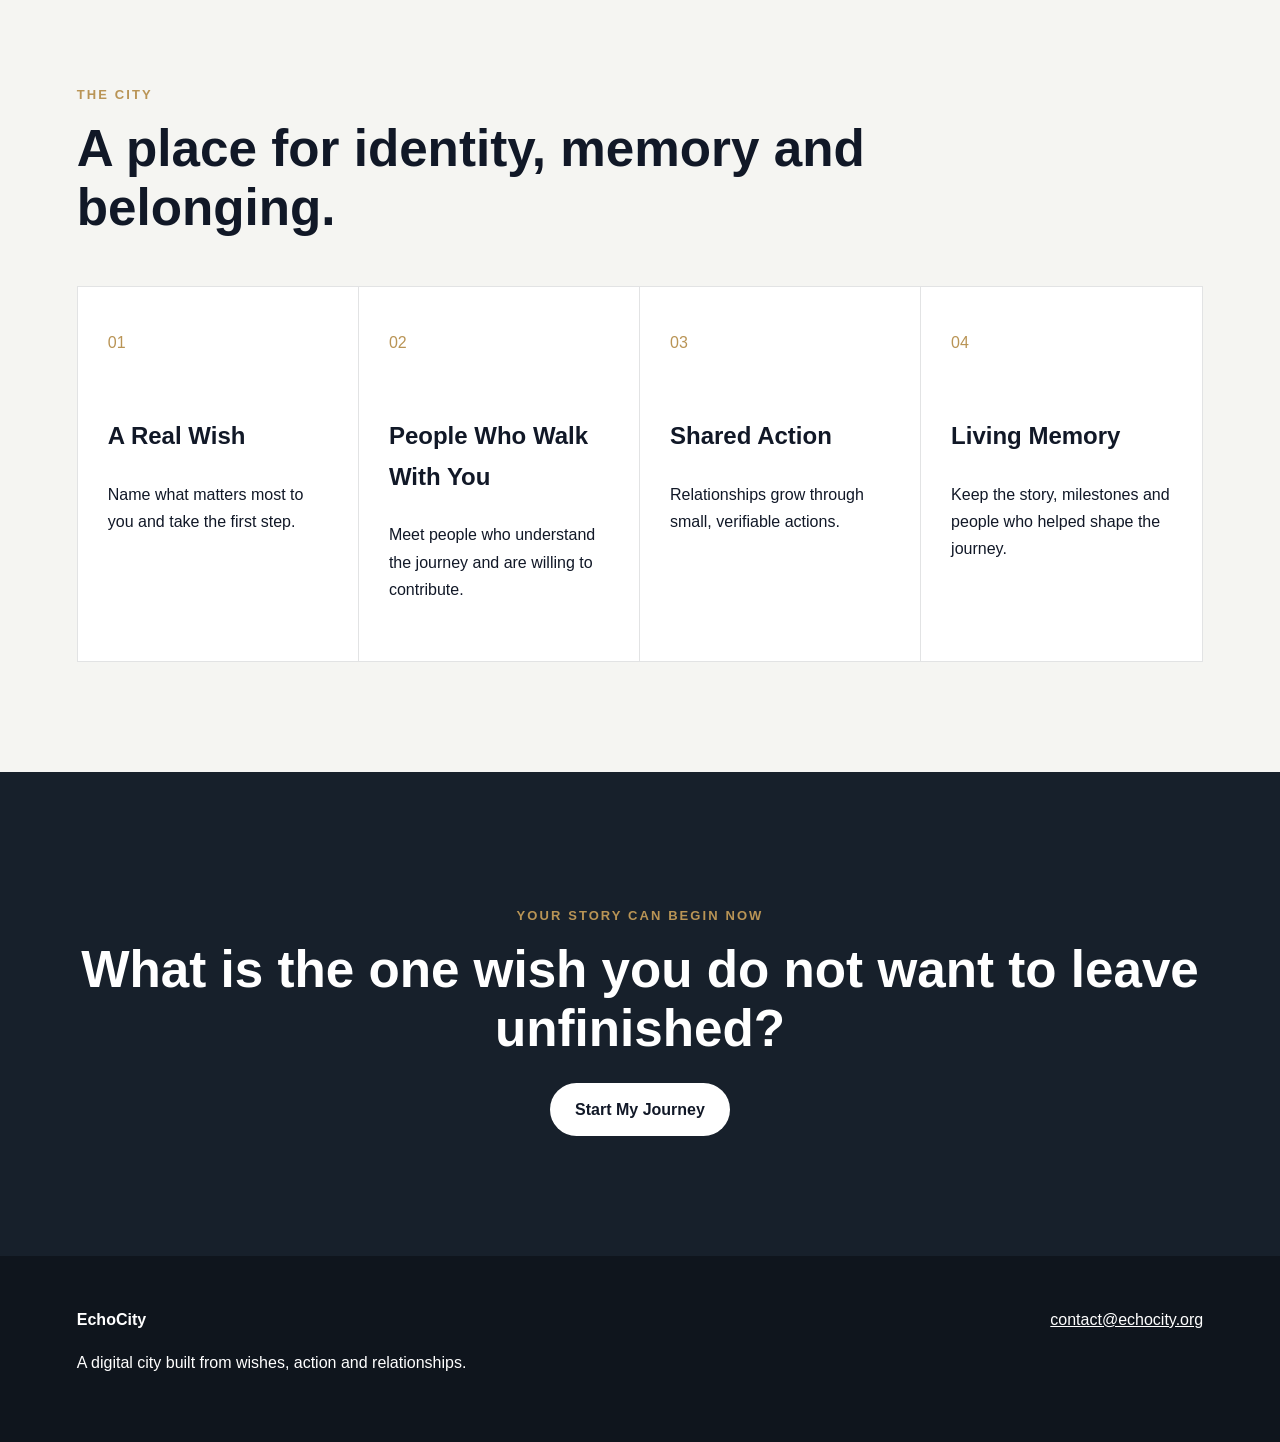
==== commit b4fbfa72: "Update homepage vision" ====
--- a/index.html
+++ b/index.html
@@ -1,34 +1,27 @@
 <!DOCTYPE html>
-<html lang="en" data-lang="en">
+<html lang="zh-CN" data-lang="zh">
 <head>
-  <meta charset="UTF-8" />
-  <meta name="viewport" content="width=device-width, initial-scale=1.0" />
-  <meta name="description" content="EchoCity — a digital city where humans and AI live together." />
-  <title>EchoCity | Digital Civilization</title>
-  <link rel="stylesheet" href="style.css" />
+  <meta charset="UTF-8">
+  <meta name="viewport" content="width=device-width, initial-scale=1.0">
+  <meta name="description" content="EchoCity — 一个让愿望被看见、让同行者相遇的数字城市。">
+  <title>EchoCity｜数字文明</title>
+  <link rel="stylesheet" href="style.css?v=20260716-2">
 </head>
 <body>
   <header class="site-header" id="top">
-    <a class="brand" href="#top" aria-label="EchoCity home">
-      <span class="brand-mark">E</span>
-      <span>EchoCity</span>
+    <a class="brand" href="index.html">
+      <span class="brand-mark">E</span><span>EchoCity</span>
     </a>
-
     <button class="menu-toggle" type="button" aria-expanded="false" aria-controls="main-nav">☰</button>
-
     <nav class="main-nav" id="main-nav">
-      <a href="#vision" data-en="Vision" data-zh="愿景">Vision</a>
-      <a href="#city" data-en="City" data-zh="城市">City</a>
-      <a href="#citizens" data-en="Citizens" data-zh="居民">Citizens</a>
-      <a href="#ai" data-en="AI Citizens" data-zh="AI居民">AI Citizens</a>
-      <a href="#community" data-en="Community" data-zh="社区">Community</a>
-      <a href="#contact" data-en="Contact" data-zh="联系">Contact</a>
+      <a href="#vision" data-en="Vision" data-zh="愿景">愿景</a>
+      <a href="#city" data-en="City" data-zh="城市">城市</a>
+      <a href="wish.html" data-en="Share a Wish" data-zh="发布愿望">发布愿望</a>
+      <a href="wall.html" data-en="Wish Wall" data-zh="愿望广场">愿望广场</a>
+      <a href="#contact" data-en="Contact" data-zh="联系">联系</a>
     </nav>
-
-    <button class="language-switch" type="button" aria-label="Switch language">
-      <span class="lang-en active">EN</span>
-      <span>/</span>
-      <span class="lang-zh">中文</span>
+    <button class="language-switch" type="button">
+      <span class="lang-en">EN</span><span>/</span><span class="lang-zh active">中文</span>
     </button>
   </header>
 
@@ -39,155 +32,94 @@
       <div class="hero-bg hero-bg-3"></div>
       <div class="hero-overlay"></div>
 
-      
+      <div class="hero-content reveal">
         <p class="eyebrow" data-en="THE BEGINNING OF A DIGITAL CIVILIZATION" data-zh="数字文明的起点">
           THE BEGINNING OF A DIGITAL CIVILIZATION
         </p>
         <h1>EchoCity</h1>
-        <h2 data-en="A Place for Identity, Memory and Belonging"
-    data-zh="承载身份、记忆与归属的地方">
-          A Place for Identity, Memory and Belonging
-        </h2>
+        <h2 data-en="Digital Civilization for People with Souls"
+    data-zh="服务有灵魂人的数字文明">
+    Digital Civilization for People with Souls
+</h2>
         <p class="hero-copy"
-           data-en="Build your identity. Preserve your memories. Create communities. Shape the future together."
-           data-zh="建立身份，保存记忆，形成社区，共同塑造未来。">
-          Build your identity. Preserve your memories. Create communities. Shape the future together.
-        </p>
+   data-en="Digital civilization is not merely about data input and output. It exists to serve people with souls."
+   data-zh="数据文明，不仅仅是数据的输入与输出，而是服务有灵魂的人。">
+    Digital civilization is not merely about data input and output. It exists to serve people with souls.
+</p >
         <div class="hero-actions">
-          <a class="btn btn-primary" href="#city" data-en="Enter EchoCity" data-zh="进入 EchoCity">Enter EchoCity</a>
-          <a class="btn btn-secondary" href="#vision" data-en="Explore the Vision" data-zh="了解愿景">Explore the Vision</a>
+          <a class="btn btn-primary" href="wish.html" data-en="Share My Wish" data-zh="发布我的愿望">发布我的愿望</a>
+          <a class="btn btn-secondary" href="wall.html" data-en="Explore Wishes" data-zh="看看大家的愿望">看看大家的愿望</a>
         </div>
       </div>
-
-      <a class="scroll-cue" href="#vision" aria-label="Scroll down">
-        <span></span>
-        <small data-en="Discover" data-zh="向下探索">Discover</small>
-      </a>
     </section>
 
-    <section class="split-section photo-section" id="vision">
+    <section class="split-section" id="vision">
       <div class="section-photo vision-photo"></div>
       <div class="section-panel reveal">
         <p class="section-number">01</p>
-        <p class="eyebrow" data-en="OUR VISION" data-zh="我们的愿景">OUR VISION</p>
+        <p class="eyebrow" data-en="OUR VISION" data-zh="我们的愿景">我们的愿景</p>
         <h2 data-en="Not another platform. A city that can grow with its people."
             data-zh="不只是一个平台，而是一座能够与居民共同成长的城市。">
-          Not another platform. A city that can grow with its people.
+          不只是一个平台，而是一座能够与居民共同成长的城市。
         </h2>
-        <p data-en="EchoCity brings digital identity, memory, relationships, communities and responsible artificial intelligence into one living civic space."
-           data-zh="EchoCity 把数字身份、人生记忆、关系网络、社区生活与负责任的人工智能，带入同一座持续生长的数字城市。">
-          EchoCity brings digital identity, memory, relationships, communities and responsible artificial intelligence into one living civic space.
+        <p data-en="EchoCity begins with wishes. A wish becomes a journey; a journey creates encounters; encounters become relationships, memory and community."
+           data-zh="EchoCity 从愿望开始。愿望成为旅程，旅程带来相遇，相遇逐渐形成关系、记忆与社区。">
+          EchoCity 从愿望开始。愿望成为旅程，旅程带来相遇，相遇逐渐形成关系、记忆与社区。
         </p>
       </div>
     </section>
 
     <section class="content-section" id="city">
       <div class="section-heading reveal">
-        <p class="eyebrow" data-en="THE CITY" data-zh="数字城市">THE CITY</p>
+        <p class="eyebrow" data-en="THE CITY" data-zh="数字城市">数字城市</p>
         <h2 data-en="A place for identity, memory and belonging."
-            data-zh="承载身份、记忆与归属的地方。">
-          A place for identity, memory and belonging.
-        </h2>
+            data-zh="承载身份、记忆与归属的地方。">承载身份、记忆与归属的地方。</h2>
       </div>
+
       <div class="feature-grid">
         <article class="feature-card reveal">
           <span>01</span>
-          <h3 data-en="Digital Identity" data-zh="数字身份">Digital Identity</h3>
-          <p data-en="A trusted profile that grows with your life." data-zh="一个伴随人生不断成长的可信身份。">A trusted profile that grows with your life.</p>
+          <h3 data-en="A Real Wish" data-zh="真实愿望">真实愿望</h3>
+          <p data-en="Name what matters most to you and take the first step."
+             data-zh="说出对你真正重要的事情，并迈出第一步。">说出对你真正重要的事情，并迈出第一步。</p>
         </article>
         <article class="feature-card reveal">
           <span>02</span>
-          <h3 data-en="Personal Home" data-zh="个人家园">Personal Home</h3>
-          <p data-en="Your own place inside the city." data-zh="每位居民在城市中的专属空间。">Your own place inside the city.</p>
+          <h3 data-en="People Who Walk With You" data-zh="愿意同行的人">愿意同行的人</h3>
+          <p data-en="Meet people who understand the journey and are willing to contribute."
+             data-zh="遇见理解这段旅程、愿意共同投入的人。">遇见理解这段旅程、愿意共同投入的人。</p>
         </article>
         <article class="feature-card reveal">
           <span>03</span>
-          <h3 data-en="Life Timeline" data-zh="人生时间轴">Life Timeline</h3>
-          <p data-en="Moments, work, relationships and milestones." data-zh="记录人生片段、工作、关系与重要节点。">Moments, work, relationships and milestones.</p>
+          <h3 data-en="Shared Action" data-zh="共同实践">共同实践</h3>
+          <p data-en="Relationships grow through small, verifiable actions."
+             data-zh="关系不只来自表达，更来自一次次可以验证的共同实践。">关系不只来自表达，更来自一次次可以验证的共同实践。</p>
         </article>
         <article class="feature-card reveal">
           <span>04</span>
-          <h3 data-en="Memory Archive" data-zh="记忆档案">Memory Archive</h3>
-          <p data-en="Preserve stories for families and future generations." data-zh="为家庭与未来世代保存人生故事。">Preserve stories for families and future generations.</p>
+          <h3 data-en="Living Memory" data-zh="共同记忆">共同记忆</h3>
+          <p data-en="Keep the story, milestones and people who helped shape the journey."
+             data-zh="保存故事、节点和同行者，让人生旅程成为可延续的共同记忆。">保存故事、节点和同行者，让人生旅程成为可延续的共同记忆。</p>
         </article>
       </div>
     </section>
 
-    <section class="image-banner citizens-banner" id="citizens">
-      <div class="banner-overlay"></div>
-      <div class="banner-content reveal">
-        <p class="eyebrow" data-en="DIGITAL CITIZENS" data-zh="数字居民">DIGITAL CITIZENS</p>
-        <h2 data-en="Every person deserves a place to be remembered."
-            data-zh="每个人都值得拥有一个被记住的地方。">
-          Every person deserves a place to be remembered.
-        </h2>
-        <p data-en="A citizen is more than a profile. It is a living record of identity, relationships, contribution and legacy."
-           data-zh="居民不只是一个账号，而是一份关于身份、关系、贡献与生命传承的持续记录。">
-          A citizen is more than a profile. It is a living record of identity, relationships, contribution and legacy.
-        </p>
-      </div>
-    </section>
-
-    <section class="content-section dark-section" id="ai">
-      <div class="section-heading reveal">
-        <p class="eyebrow" data-en="AI CITIZENS" data-zh="AI 居民">AI CITIZENS</p>
-        <h2 data-en="Artificial intelligence with roles, responsibilities and boundaries."
-            data-zh="让人工智能拥有清晰的角色、责任与边界。">
-          Artificial intelligence with roles, responsibilities and boundaries.
-        </h2>
-      </div>
-      <div class="role-grid">
-        <div class="role-card reveal"><strong data-en="AI Teacher" data-zh="AI 教师">AI Teacher</strong><small data-en="Learning" data-zh="学习支持">Learning</small></div>
-        <div class="role-card reveal"><strong data-en="AI Engineer" data-zh="AI 工程师">AI Engineer</strong><small data-en="Problem solving" data-zh="解决问题">Problem solving</small></div>
-        <div class="role-card reveal"><strong data-en="AI Doctor" data-zh="AI 医疗助手">AI Doctor</strong><small data-en="Health guidance" data-zh="健康指引">Health guidance</small></div>
-        <div class="role-card reveal"><strong data-en="AI Artist" data-zh="AI 艺术家">AI Artist</strong><small data-en="Creation" data-zh="共同创作">Creation</small></div>
-        <div class="role-card reveal"><strong data-en="AI Community Guide" data-zh="AI 社区向导">AI Community Guide</strong><small data-en="Public service" data-zh="公共服务">Public service</small></div>
-        <div class="role-card reveal"><strong data-en="AI Historian" data-zh="AI 城市史官">AI Historian</strong><small data-en="Shared memory" data-zh="共同记忆">Shared memory</small></div>
-      </div>
-    </section>
-
-    <section class="split-section reverse photo-section" id="community">
-      <div class="section-photo community-photo"></div>
-      <div class="section-panel reveal">
-        <p class="section-number">05</p>
-        <p class="eyebrow" data-en="COMMUNITY" data-zh="城市社区">COMMUNITY</p>
-        <h2 data-en="A city becomes real when people can meet, contribute and care."
-            data-zh="当人们能够相遇、贡献与彼此关怀，一座城市才真正成立。">
-          A city becomes real when people can meet, contribute and care.
-        </h2>
-        <p data-en="Churches, schools, companies, volunteer groups, parks, museums and public spaces can become part of one connected digital civic life."
-           data-zh="教会、学校、企业、志愿组织、公园、博物馆与公共空间，都可以成为相互连接的数字城市生活。">
-          Churches, schools, companies, volunteer groups, parks, museums and public spaces can become part of one connected digital civic life.
-        </p>
-      </div>
-    </section>
-
-    <section class="final-cta" id="contact">
-      <div class="final-overlay"></div>
-      <div class="final-content reveal">
-        <p class="eyebrow" data-en="THE FIRST CHAPTER" data-zh="第一章">THE FIRST CHAPTER</p>
-        <h2 data-en="Build a civilization, not just another platform."
-            data-zh="建设一个文明，而不只是另一个平台。">
-          Build a civilization, not just another platform.
-        </h2>
-        <p data-en="EchoCity is beginning with a small, human-scale city — and will grow through real stories, responsible AI and shared civic life."
-           data-zh="EchoCity 将从一座小而真实的数字城市开始，通过真实人生、负责任的 AI 与共同的城市生活逐步成长。">
-          EchoCity is beginning with a small, human-scale city — and will grow through real stories, responsible AI and shared civic life.
-        </p>
-        <a class="btn btn-primary" href="mailto:contact@echocities.com" data-en="Contact EchoCity" data-zh="联系 EchoCity">Contact EchoCity</a>
-      </div>
+    <section class="cta-section">
+      <p class="eyebrow" data-en="YOUR STORY CAN BEGIN NOW" data-zh="你的故事，可以从现在开始">你的故事，可以从现在开始</p>
+      <h2 data-en="What is the one wish you do not want to leave unfinished?"
+          data-zh="你最不愿留下未完成的愿望，是什么？">你最不愿留下未完成的愿望，是什么？</h2>
+      <a class="btn btn-primary" href="wish.html" data-en="Start My Journey" data-zh="开始我的旅程">开始我的旅程</a>
     </section>
   </main>
 
-  <footer>
-    <div class="brand footer-brand"><span class="brand-mark">E</span><span>EchoCity</span></div>
-    <p data-en="A digital city where humans and AI live together."
-       data-zh="一座由真人与 AI 共同生活的数字城市。">
-      A digital city where humans and AI live together.
-    </p>
-    <small>© 2026 EchoCity</small>
+  <footer id="contact">
+    <div>
+      <strong>EchoCity</strong>
+      <p data-en="A digital city built from wishes, action and relationships."
+         data-zh="一座由愿望、行动与关系共同生长的数字城市。">一座由愿望、行动与关系共同生长的数字城市。</p>
+    </div>
+    <a href="mailto:contact@echocity.org">contact@echocity.org</a>
   </footer>
-
-  <script src="script.js"></script>
+  <script src="script.js?v=20260716-2"></script>
 </body>
 </html>
--- a/style.css
+++ b/style.css
@@ -1,263 +1,208 @@
+*{box-sizing:border-box}
+:root{--ink:#111827;--muted:#667085;--paper:#f5f5f2;--white:#fff;--gold:#b99455;--line:rgba(17,24,39,.12);--dark:#121922}
+html{scroll-behavior:smooth}body{margin:0;font-family:Arial,"PingFang SC","Microsoft YaHei",sans-serif;color:var(--ink);background:var(--paper);line-height:1.7}
+a{color:inherit}button,input,textarea{font:inherit}
+.site-header,.simple-header{height:76px;padding:0 5vw;display:flex;align-items:center;gap:28px;background:rgba(18,25,34,.96);color:#fff;position:sticky;top:0;z-index:50}
+.simple-header{justify-content:space-between}.brand{display:inline-flex;align-items:center;gap:12px;text-decoration:none;font-weight:700;font-size:20px}
+.brand-mark{width:38px;height:38px;border:1px solid rgba(255,255,255,.4);border-radius:50%;display:grid;place-items:center;color:var(--gold)}
+.main-nav{margin-left:auto;display:flex;gap:28px}.main-nav a{text-decoration:none;color:rgba(255,255,255,.82)}
+.language-switch,.menu-toggle{border:1px solid rgba(255,255,255,.2);background:transparent;color:#fff;border-radius:999px;padding:10px 16px;cursor:pointer}.menu-toggle{display:none}
+.language-switch span{margin:0 3px;opacity:.55}.language-switch .active{opacity:1;color:#f4d99a}
+.hero{min-height:760px;position:relative;display:grid;place-items:center;overflow:hidden;color:#fff}
+.hero-bg{position:absolute;inset:0;background-size:cover;background-position:center;opacity:0;transition:opacity 1.2s}.hero-bg.active{opacity:1}
+.hero-bg-1{background-image:url("hero-city.jpg"),linear-gradient(135deg,#1b2735,#090a0f)}
+.hero-bg-2{background-image:url("future-city.jpg"),linear-gradient(135deg,#334155,#111827)}
+.hero-bg-3{background-image:url("lake-city.jpg"),linear-gradient(135deg,#334155,#0f172a)}
+.hero-overlay{position:absolute;inset:0;background:linear-gradient(90deg,rgba(7,12,20,.78),rgba(7,12,20,.35))}
+.hero-content{position:relative;z-index:2;max-width:1100px;width:90%;padding:80px 0}.eyebrow{letter-spacing:.16em;text-transform:uppercase;color:var(--gold);font-size:13px;font-weight:700}
+.hero h1{font-size:clamp(46px,7vw,88px);line-height:1.05;margin:14px 0 22px;max-width:1000px}.hero h2{font-size:clamp(22px,3vw,36px);font-weight:500;max-width:900px}
+.hero-copy{font-size:19px;max-width:760px;color:rgba(255,255,255,.82)}.hero-actions,.result-actions{display:flex;flex-wrap:wrap;gap:14px;margin-top:32px}
+.btn{display:inline-flex;align-items:center;justify-content:center;min-height:50px;padding:12px 24px;border-radius:999px;text-decoration:none;border:1px solid transparent;cursor:pointer;font-weight:700}
+.btn-primary{background:#fff;color:#111827}.inner-page .btn-primary,.submit-button{background:#20242b;color:#fff}
+.btn-secondary{border-color:rgba(255,255,255,.45);color:#fff;background:rgba(255,255,255,.08)}.inner-page .btn-secondary{border-color:#20242b;color:#20242b;background:transparent}
+.btn-ghost{background:transparent;border-color:var(--line)}.btn.small{min-height:40px;padding:8px 18px}
+.split-section{display:grid;grid-template-columns:1fr 1fr;min-height:620px;background:#fff}.section-photo{background-size:cover;background-position:center}
+.vision-photo{background-image:url("city-vision.jpg"),linear-gradient(135deg,#d9e4ec,#9fb3c8)}.section-panel{padding:9vw 8vw;display:flex;flex-direction:column;justify-content:center}
+.section-panel h2,.section-heading h2,.cta-section h2{font-size:clamp(34px,4vw,58px);line-height:1.15;margin:14px 0 24px}
+.content-section{padding:110px 6vw}.section-heading{max-width:900px;margin-bottom:48px}
+.feature-grid{display:grid;grid-template-columns:repeat(4,1fr);background:#fff;border:1px solid var(--line)}.feature-card{padding:42px 30px;min-height:310px;border-right:1px solid var(--line)}
+.feature-card:last-child{border-right:0}.feature-card span{color:var(--gold)}.feature-card h3{margin-top:60px;font-size:24px}
+.cta-section{padding:120px 6vw;background:#17202b;color:#fff;text-align:center}footer{display:flex;justify-content:space-between;gap:30px;padding:50px 6vw;background:#0f151d;color:#fff}
+.inner-page{background:#f3f4f1}.text-link{text-decoration:none;color:rgba(255,255,255,.78)}.form-shell,.wall-shell{padding:70px 20px 110px}
+.form-card{max-width:930px;margin:auto;background:#fff;border-radius:18px;padding:50px;box-shadow:0 20px 60px rgba(17,24,39,.08)}
+.form-card h1,.wall-heading h1{font-size:clamp(40px,6vw,64px);margin:5px 0}.intro,.wall-heading p{color:var(--muted)}
+label{display:block;margin-top:28px;margin-bottom:8px;font-weight:700;font-size:18px}textarea{width:100%;min-height:125px;padding:16px;border:1px solid #d9dde3;border-radius:12px;resize:vertical;background:#fff}
+textarea:focus{outline:2px solid rgba(185,148,85,.25);border-color:var(--gold)}.submit-button{margin-top:34px;border:0;padding:16px 34px}
+.form-message{min-height:28px;margin-top:18px;color:#177245}.form-message.error,.error{color:#b42318}.wish-result{margin-top:36px;padding:34px;border-radius:14px;background:#f1f2ef}
+.wall-shell{max-width:1280px;margin:auto}.wall-heading{max-width:760px;margin-bottom:40px}.wall-status{margin-bottom:24px;color:var(--muted)}
+.wish-grid{display:grid;grid-template-columns:repeat(3,1fr);gap:22px}.wish-card{background:#fff;border-radius:16px;padding:28px;box-shadow:0 10px 35px rgba(17,24,39,.06)}
+.wish-card h2{font-size:24px;line-height:1.35}.wish-date{color:var(--gold);font-size:13px}.reveal{opacity:0;transform:translateY(25px);transition:.7s}.reveal.visible{opacity:1;transform:none}
+@media(max-width:900px){.main-nav{position:absolute;top:76px;left:0;right:0;background:#121922;padding:20px 5vw;display:none;flex-direction:column}.main-nav.open{display:flex}.menu-toggle{display:block;margin-left:auto}.split-section{grid-template-columns:1fr}.section-photo{min-height:380px}.feature-grid,.wish-grid{grid-template-columns:1fr 1fr}}
+@media(max-width:640px){.hero{min-height:680px}.hero-actions{flex-direction:column;align-items:stretch}.feature-grid,.wish-grid{grid-template-columns:1fr}.form-card{padding:28px 20px}footer{flex-direction:column}}
 
-:root {
-  --bg: #07111f;
-  --bg-soft: #0d1b2c;
-  --text: #f7f4ed;
-  --muted: #c8d0d8;
-  --gold: #d3ad67;
-  --line: rgba(255,255,255,.15);
-  --glass: rgba(8,18,32,.66);
-}
-* { box-sizing: border-box; }
-html { scroll-behavior: smooth; }
-body {
-  margin: 0;
-  background: var(--bg);
-  color: var(--text);
-  font-family: Inter, "Helvetica Neue", Arial, "PingFang SC", "Microsoft YaHei", sans-serif;
-  line-height: 1.65;
-}
-a { color: inherit; text-decoration: none; }
-button { font: inherit; }
-.site-header {
-  position: fixed;
-  z-index: 1000;
-  top: 0; left: 0; right: 0;
-  display: grid;
-  grid-template-columns: 1fr auto 1fr;
-  align-items: center;
-  gap: 24px;
-  min-height: 76px;
-  padding: 0 4.5vw;
-  background: linear-gradient(to bottom, rgba(4,11,20,.82), rgba(4,11,20,.12));
-  transition: .3s ease;
-}
-.site-header.scrolled {
-  min-height: 66px;
-  background: rgba(4,11,20,.92);
-  backdrop-filter: blur(18px);
-  border-bottom: 1px solid var(--line);
-}
-.brand { display: inline-flex; align-items: center; gap: 12px; font-weight: 700; letter-spacing: .04em; }
-.brand-mark {
-  display: grid; place-items: center;
-  width: 34px; height: 34px;
-  border: 1px solid rgba(255,255,255,.45);
-  border-radius: 50%;
-  color: var(--gold);
-}
-.main-nav { display: flex; align-items: center; gap: 28px; }
-.main-nav a {
-  position: relative;
-  font-size: .84rem;
-  letter-spacing: .06em;
-  color: rgba(255,255,255,.88);
-}
-.main-nav a::after {
-  content: "";
-  position: absolute;
-  left: 0; right: 100%; bottom: -7px;
-  height: 1px; background: var(--gold);
-  transition: right .25s ease;
-}
-.main-nav a:hover::after { right: 0; }
-.language-switch {
-  justify-self: end;
-  border: 1px solid var(--line);
-  color: white;
-  background: rgba(255,255,255,.06);
-  border-radius: 999px;
-  padding: 8px 13px;
-  cursor: pointer;
-}
-.language-switch span { opacity: .55; }
-.language-switch .active { opacity: 1; color: var(--gold); }
-.menu-toggle { display: none; }
-.hero {
-  position: relative;
-  min-height: 100vh;
-  display: grid;
-  align-items: center;
-  overflow: hidden;
-}
-.hero-bg {
-  position: absolute; inset: 0;
-  opacity: 0;
-  background-position: center;
-  background-size: cover;
-  transform: scale(1.04);
-  transition: opacity 1.5s ease;
-  animation: slowZoom 15s ease-in-out infinite alternate;
-}
-.hero-bg.active { opacity: 1; }
-.hero-bg-1 { background-image: url("hero-city.jpg"); }
-.hero-bg-2 { background-image: url("city-vision.jpg"); }
-.hero-bg-3 { background-image: url("lake-city.jpg"); }
-@keyframes slowZoom { from { transform: scale(1.02); } to { transform: scale(1.10); } }
-.hero-overlay {
-  position: absolute; inset: 0;
+/* EchoCity v1.1 cache/layout fix */
+.form-card form{display:block!important}
+.form-card label{display:block!important;width:100%!important}
+.form-card textarea{display:block!important;width:100%!important;min-height:130px!important;margin:0 0 8px!important}
+.form-card .submit-button{display:inline-flex!important;margin-top:34px!important}
+.wall-heading,.wall-status,.wish-grid{width:100%!important}
+
+/* EchoCity v1.2 — Community Wish Wall */
+.wall-page{background:
+  radial-gradient(circle at 85% 10%,rgba(185,148,85,.10),transparent 28%),
+  #f3f4f1;
+}
+.wall-shell{max-width:1280px;margin:auto;padding-top:80px}
+.wall-heading{margin-bottom:46px}
+.wall-heading h1{letter-spacing:-.04em}
+.wall-toolbar{
+  display:flex;
+  align-items:flex-end;
+  justify-content:space-between;
+  gap:24px;
+  padding:22px 0;
+  margin-bottom:24px;
+  border-top:1px solid var(--line);
+  border-bottom:1px solid var(--line);
+}
+.wall-toolbar strong{font-size:18px}
+.wall-toolbar .wall-status{margin:3px 0 0}
+.wall-share-link{
+  text-decoration:none;
+  font-weight:700;
+  color:#8b6a30;
+}
+.wish-grid{
+  display:grid!important;
+  grid-template-columns:repeat(3,minmax(0,1fr))!important;
+  gap:24px!important;
+  align-items:start;
+}
+.community-card{
+  position:relative;
+  overflow:hidden;
+  border:1px solid rgba(17,24,39,.07);
+  border-radius:22px!important;
+  padding:0!important;
+  background:rgba(255,255,255,.92)!important;
+  box-shadow:
+    0 12px 30px rgba(17,24,39,.06),
+    0 2px 8px rgba(17,24,39,.03)!important;
+  transition:
+    transform .28s ease,
+    box-shadow .28s ease,
+    border-color .28s ease;
+  animation:wishCardEnter .55s ease both;
+}
+.community-card:hover{
+  transform:translateY(-7px);
+  border-color:rgba(185,148,85,.32);
+  box-shadow:
+    0 24px 54px rgba(17,24,39,.12),
+    0 5px 14px rgba(17,24,39,.05)!important;
+}
+.wish-card-top{
+  display:flex;
+  align-items:center;
+  gap:13px;
+  padding:24px 24px 18px;
+}
+.wish-avatar{
+  flex:0 0 46px;
+  width:46px;
+  height:46px;
+  border-radius:50%;
+  display:grid;
+  place-items:center;
+  font-size:18px;
+  font-weight:800;
+  color:#fff;
   background:
-    linear-gradient(90deg, rgba(3,10,19,.88) 0%, rgba(3,10,19,.58) 48%, rgba(3,10,19,.22) 100%),
-    linear-gradient(0deg, rgba(3,10,19,.7), transparent 42%);
-}
-.hero-content {
-  position: relative;
-  z-index: 2;
-  width: min(850px, 88vw);
-  margin-left: 7vw;
-  padding-top: 90px;
-}
-.eyebrow {
-  margin: 0 0 18px;
-  color: var(--gold);
-  font-size: .74rem;
-  letter-spacing: .22em;
-  font-weight: 700;
-}
-.hero h1 { margin: 0; font-size: clamp(4.3rem, 11vw, 9.4rem); line-height: .9; letter-spacing: -.055em; }
-.hero h2 { margin: 30px 0 18px; max-width: 720px; font-size: clamp(1.7rem, 3.5vw, 3.3rem); line-height: 1.12; font-weight: 520; }
-.hero-copy { max-width: 650px; color: var(--muted); font-size: clamp(1rem, 1.5vw, 1.2rem); }
-.hero-actions { display: flex; flex-wrap: wrap; gap: 14px; margin-top: 34px; }
-.btn {
-  display: inline-flex; align-items: center; justify-content: center;
-  min-height: 50px; padding: 0 24px;
-  border-radius: 999px;
-  font-size: .9rem; font-weight: 700;
-  letter-spacing: .03em;
-  transition: transform .25s ease, background .25s ease, border-color .25s ease;
-}
-.btn:hover { transform: translateY(-2px); }
-.btn-primary { background: var(--gold); color: #101010; }
-.btn-secondary { border: 1px solid rgba(255,255,255,.5); background: rgba(255,255,255,.04); }
-.scroll-cue {
-  position: absolute;
-  z-index: 2;
-  left: 7vw; bottom: 30px;
-  display: flex; align-items: center; gap: 12px;
-  color: rgba(255,255,255,.7);
-  font-size: .7rem; letter-spacing: .14em;
-}
-.scroll-cue span { display: block; width: 42px; height: 1px; background: var(--gold); }
-.split-section { display: grid; grid-template-columns: 1.2fr 1fr; min-height: 760px; }
-.split-section.reverse { grid-template-columns: 1fr 1.2fr; }
-.split-section.reverse .section-photo { order: 2; }
-.section-photo { min-height: 620px; background-size: cover; background-position: center; }
-.vision-photo { background-image: url("city-vision.jpg"); }
-.community-photo { background-image: url("community.jpg"); }
-.section-panel {
-  display: flex; flex-direction: column; justify-content: center;
-  padding: 10vw 8vw;
-  background: #f3efe7;
-  color: #172231;
-}
-.section-panel .eyebrow { color: #93713e; }
-.section-panel h2, .section-heading h2, .banner-content h2, .final-content h2 {
-  margin: 0 0 22px;
-  font-size: clamp(2.1rem, 4.5vw, 4.7rem);
-  line-height: 1.08;
-  letter-spacing: -.035em;
-}
-.section-panel p:last-child { color: #506071; font-size: 1.08rem; }
-.section-number { margin: 0 0 45px; color: #9c8b70; }
-.content-section { padding: 120px 7vw; background: #eef0ed; color: #12202f; }
-.dark-section { background: #07111f; color: var(--text); }
-.section-heading { max-width: 980px; margin-bottom: 64px; }
-.section-heading .eyebrow { color: #98733e; }
-.dark-section .section-heading .eyebrow { color: var(--gold); }
-.feature-grid { display: grid; grid-template-columns: repeat(4, 1fr); gap: 1px; background: rgba(20,35,50,.14); }
-.feature-card {
-  min-height: 310px;
-  padding: 34px;
-  background: #f8f8f5;
-  transition: transform .25s ease, box-shadow .25s ease;
-}
-.feature-card:hover { transform: translateY(-7px); box-shadow: 0 18px 45px rgba(14,25,37,.16); z-index: 2; }
-.feature-card > span { color: #9a7b48; font-size: .75rem; letter-spacing: .16em; }
-.feature-card h3 { margin-top: 85px; font-size: 1.45rem; }
-.feature-card p { color: #617080; }
-.image-banner {
-  position: relative;
-  min-height: 740px;
-  display: grid;
-  align-items: end;
-  background: url("future-city.jpg") center/cover no-repeat;
-}
-.banner-overlay { position: absolute; inset: 0; background: linear-gradient(0deg, rgba(3,10,19,.9), rgba(3,10,19,.08) 70%); }
-.banner-content {
-  position: relative; z-index: 2;
-  width: min(900px, 86vw);
-  padding: 0 0 85px 7vw;
-}
-.banner-content p:last-child, .final-content p { max-width: 720px; color: var(--muted); font-size: 1.08rem; }
-.role-grid { display: grid; grid-template-columns: repeat(3, 1fr); gap: 18px; }
-.role-card {
-  min-height: 180px;
-  display: flex; flex-direction: column; justify-content: flex-end;
-  padding: 28px;
-  border: 1px solid var(--line);
-  background: linear-gradient(145deg, rgba(255,255,255,.08), rgba(255,255,255,.025));
-  transition: .25s ease;
-}
-.role-card:hover { transform: translateY(-5px); border-color: rgba(211,173,103,.7); }
-.role-card strong { font-size: 1.3rem; }
-.role-card small { margin-top: 6px; color: var(--gold); }
-.final-cta {
-  position: relative;
-  min-height: 760px;
-  display: grid;
-  place-items: center;
-  text-align: center;
-  background: url("city-road.jpg") center/cover no-repeat;
-}
-.final-overlay { position: absolute; inset: 0; background: rgba(3,10,19,.72); }
-.final-content { position: relative; z-index: 2; width: min(960px, 88vw); }
-.final-content p { margin: 0 auto 32px; }
-footer {
-  display: grid; grid-template-columns: 1fr 1fr auto;
-  align-items: center; gap: 30px;
-  padding: 36px 7vw;
-  border-top: 1px solid var(--line);
-  color: #aab5c0;
-  background: #050c15;
-}
-footer p { margin: 0; text-align: center; }
-.reveal { opacity: 0; transform: translateY(28px); transition: opacity .8s ease, transform .8s ease; }
-.reveal.visible { opacity: 1; transform: translateY(0); }
+    linear-gradient(145deg,#c6a15d,#7d5d29);
+  box-shadow:inset 0 0 0 1px rgba(255,255,255,.25);
+}
+.wish-meta{display:flex;flex-direction:column;line-height:1.35}
+.wish-meta strong{font-size:15px}
+.wish-meta span{font-size:13px;color:var(--muted);margin-top:3px}
+.wish-card-body{padding:0 24px 24px}
+.wish-label{
+  margin:0 0 6px;
+  font-size:11px;
+  letter-spacing:.14em;
+  color:var(--gold);
+  font-weight:800;
+}
+.community-card h2{
+  margin:0 0 23px;
+  font-size:25px!important;
+  line-height:1.38!important;
+  letter-spacing:-.02em;
+}
+.wish-detail-list{display:grid;gap:14px}
+.wish-detail-list p{
+  margin:0;
+  padding-top:14px;
+  border-top:1px solid rgba(17,24,39,.08);
+}
+.wish-detail-list strong{
+  display:block;
+  margin-bottom:4px;
+  font-size:13px;
+  color:#344054;
+}
+.wish-detail-list span{
+  display:block;
+  color:#667085;
+  font-size:15px;
+  line-height:1.65;
+}
+.wish-card-footer{
+  display:flex;
+  justify-content:space-between;
+  align-items:center;
+  gap:12px;
+  padding:15px 24px;
+  border-top:1px solid rgba(17,24,39,.07);
+  background:rgba(247,247,244,.78);
+  color:#7b8493;
+  font-size:12px;
+}
+.wish-visible-badge{
+  padding:4px 9px;
+  border-radius:999px;
+  color:#6d552c;
+  background:rgba(185,148,85,.14);
+}
+@keyframes wishCardEnter{
+  from{opacity:0;transform:translateY(18px)}
+  to{opacity:1;transform:translateY(0)}
+}
+@media(max-width:960px){
+  .wish-grid{grid-template-columns:repeat(2,minmax(0,1fr))!important}
+}
+@media(max-width:640px){
+  .wall-shell{padding:52px 16px 90px}
+  .wall-toolbar{align-items:flex-start;flex-direction:column}
+  .wish-grid{grid-template-columns:1fr!important;gap:18px!important}
+  .community-card:hover{transform:none}
+  .wish-card-top{padding:21px 20px 16px}
+  .wish-card-body{padding:0 20px 21px}
+  .wish-card-footer{padding:14px 20px}
+}
 
-@media (max-width: 980px) {
-  .site-header { grid-template-columns: 1fr auto auto; }
-  .menu-toggle {
-    display: block; order: 2;
-    border: 0; background: transparent; color: white;
-    font-size: 1.45rem;
-  }
-  .language-switch { order: 3; }
-  .main-nav {
-    position: fixed; top: 66px; left: 0; right: 0;
-    display: none; flex-direction: column; align-items: flex-start;
-    padding: 28px 7vw;
-    background: rgba(4,11,20,.97);
-    border-top: 1px solid var(--line);
-  }
-  .main-nav.open { display: flex; }
-  .split-section, .split-section.reverse { grid-template-columns: 1fr; }
-  .split-section.reverse .section-photo { order: 0; }
-  .section-photo { min-height: 54vw; }
-  .feature-grid { grid-template-columns: repeat(2, 1fr); }
-  .role-grid { grid-template-columns: repeat(2, 1fr); }
-  footer { grid-template-columns: 1fr; text-align: center; }
-  footer .brand { justify-content: center; }
-}
-@media (max-width: 620px) {
-  .site-header { padding: 0 18px; }
-  .brand > span:last-child { display: none; }
-  .hero-content { margin-left: 22px; width: calc(100vw - 44px); }
-  .hero h1 { font-size: 4.4rem; }
-  .scroll-cue { left: 22px; }
-  .content-section { padding: 90px 22px; }
-  .feature-grid, .role-grid { grid-template-columns: 1fr; }
-  .feature-card { min-height: 230px; }
-  .feature-card h3 { margin-top: 55px; }
-  .section-panel { padding: 90px 24px; }
-  .banner-content { padding: 0 22px 60px; }
-}
+/* EchoCity v1.3 — Companion Application */
+.wish-card-actions{padding:0 24px 22px}
+.companion-button{width:100%;min-height:46px;border:1px solid rgba(185,148,85,.45);border-radius:999px;background:rgba(185,148,85,.12);color:#6d552c;font-weight:800;cursor:pointer}
+.companion-button:hover{background:rgba(185,148,85,.22)}
+.application-modal[hidden]{display:none}
+.application-modal{position:fixed;inset:0;z-index:1000;display:grid;place-items:center;padding:24px}
+.application-backdrop{position:absolute;inset:0;background:rgba(7,12,20,.68);backdrop-filter:blur(8px)}
+.application-dialog{position:relative;z-index:1;width:min(620px,100%);max-height:calc(100vh - 48px);overflow:auto;padding:38px;border-radius:24px;background:#fff;box-shadow:0 35px 90px rgba(0,0,0,.28)}
+.application-dialog h2{margin:8px 0 10px;font-size:36px}
+.selected-wish-text{padding:14px 16px;border-radius:12px;background:#f3f4f1;color:#475467}
+.application-dialog input,.application-dialog textarea{width:100%;border:1px solid #d9dde3;border-radius:12px;background:#fff;padding:14px 15px}
+.application-dialog textarea{min-height:150px}
+.application-submit{margin-top:26px;width:100%;border:0}
+.modal-close{position:absolute;top:16px;right:18px;width:38px;height:38px;border:0;border-radius:50%;background:#f2f3f0;font-size:25px;cursor:pointer}
+.modal-open{overflow:hidden}
+@media(max-width:640px){.application-modal{padding:12px}.application-dialog{padding:28px 20px}.wish-card-actions{padding:0 20px 20px}}
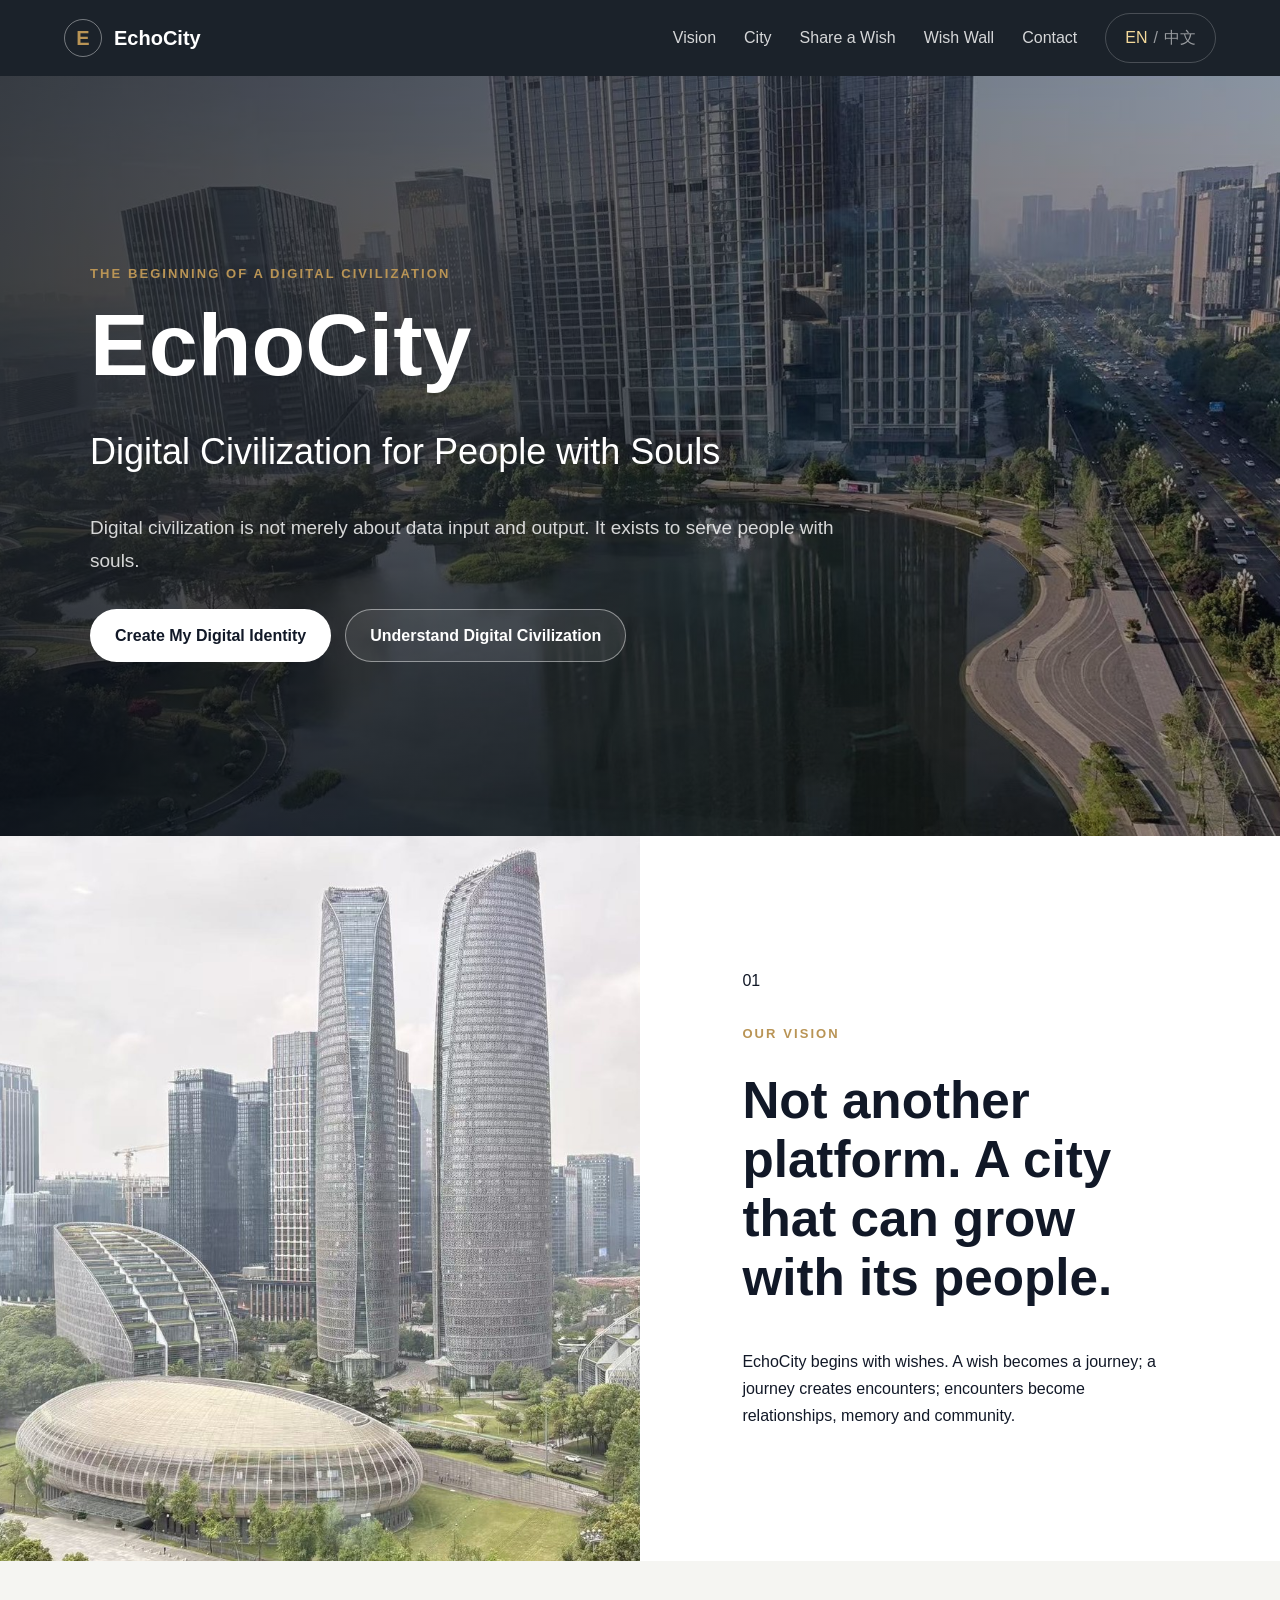
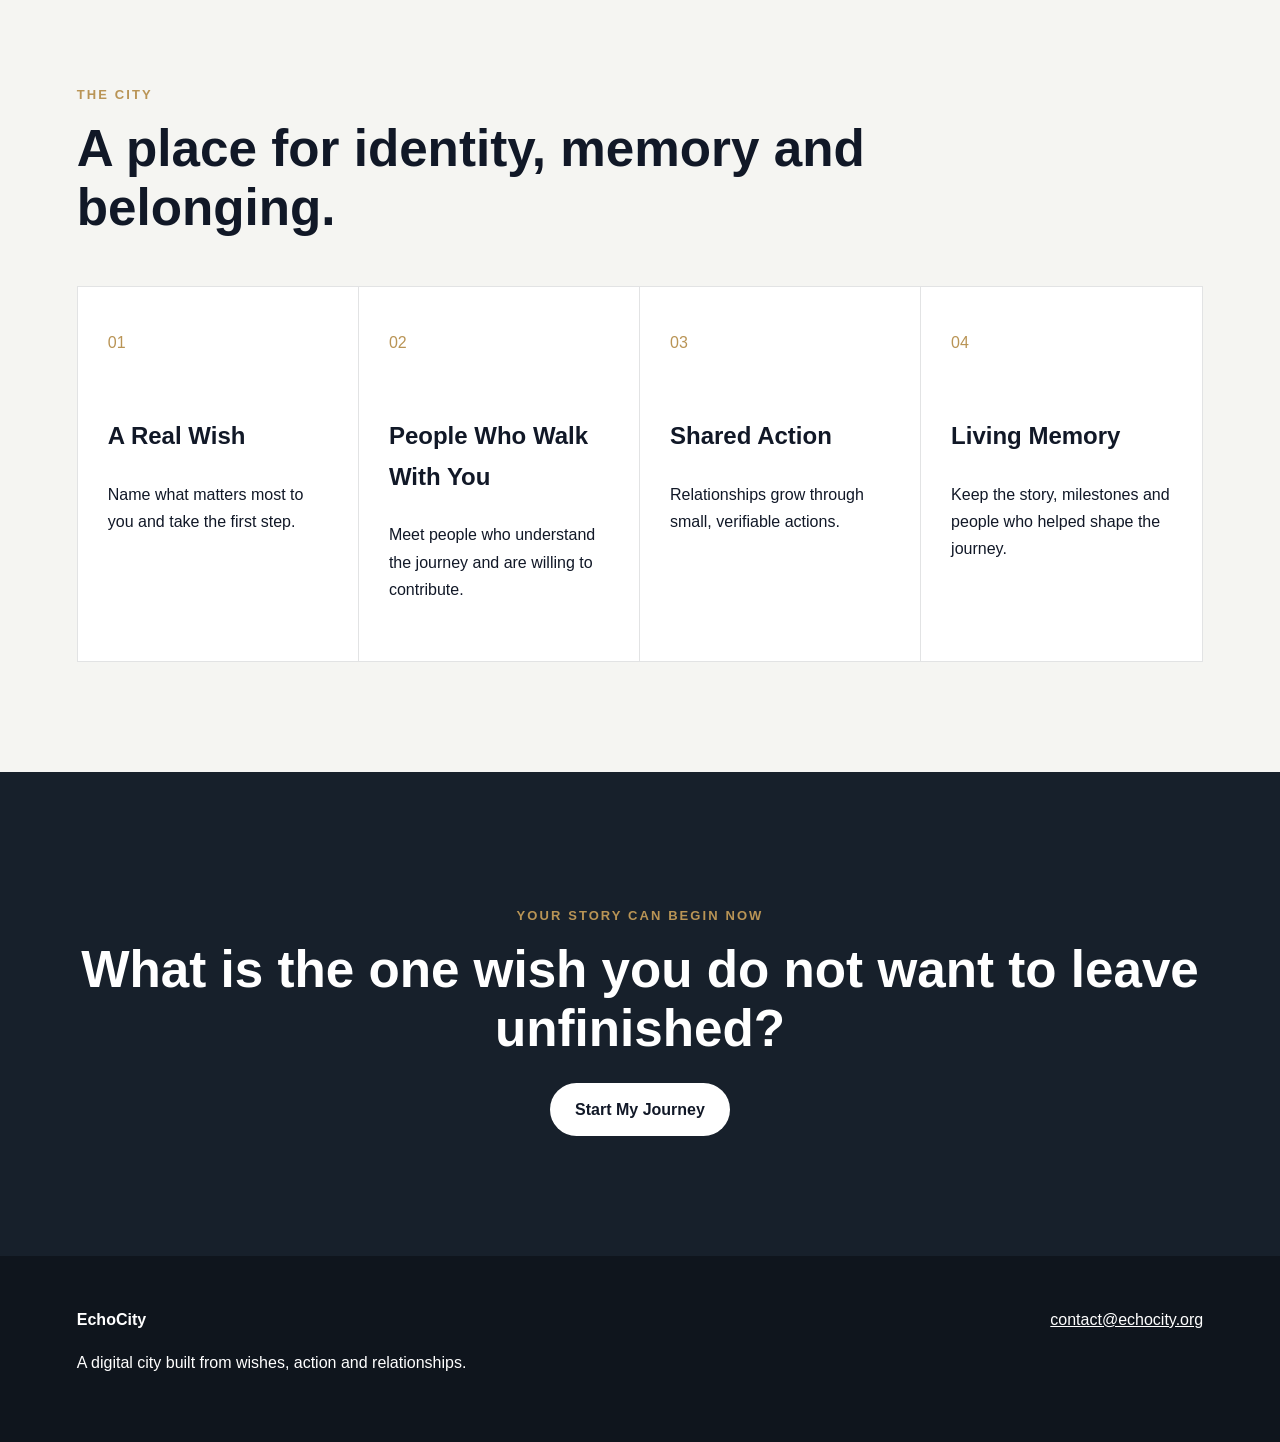
==== commit 8fca2966: "Update homepage buttons" ====
--- a/index.html
+++ b/index.html
@@ -47,9 +47,18 @@
     Digital civilization is not merely about data input and output. It exists to serve people with souls.
 </p >
         <div class="hero-actions">
-          <a class="btn btn-primary" href="wish.html" data-en="Share My Wish" data-zh="发布我的愿望">发布我的愿望</a>
-          <a class="btn btn-secondary" href="wall.html" data-en="Explore Wishes" data-zh="看看大家的愿望">看看大家的愿望</a>
-        </div>
+  <a class="btn btn-primary" href="wish.html"
+     data-en="Create My Digital Identity"
+     data-zh="建立我的数字身份">
+     建立我的数字身份
+  </a >
+
+  <a class="btn btn-secondary" href="#vision"
+     data-en="Understand Digital Civilization"
+     data-zh="了解数字文明">
+     了解数字文明
+  </a >
+</div>
       </div>
     </section>
 
